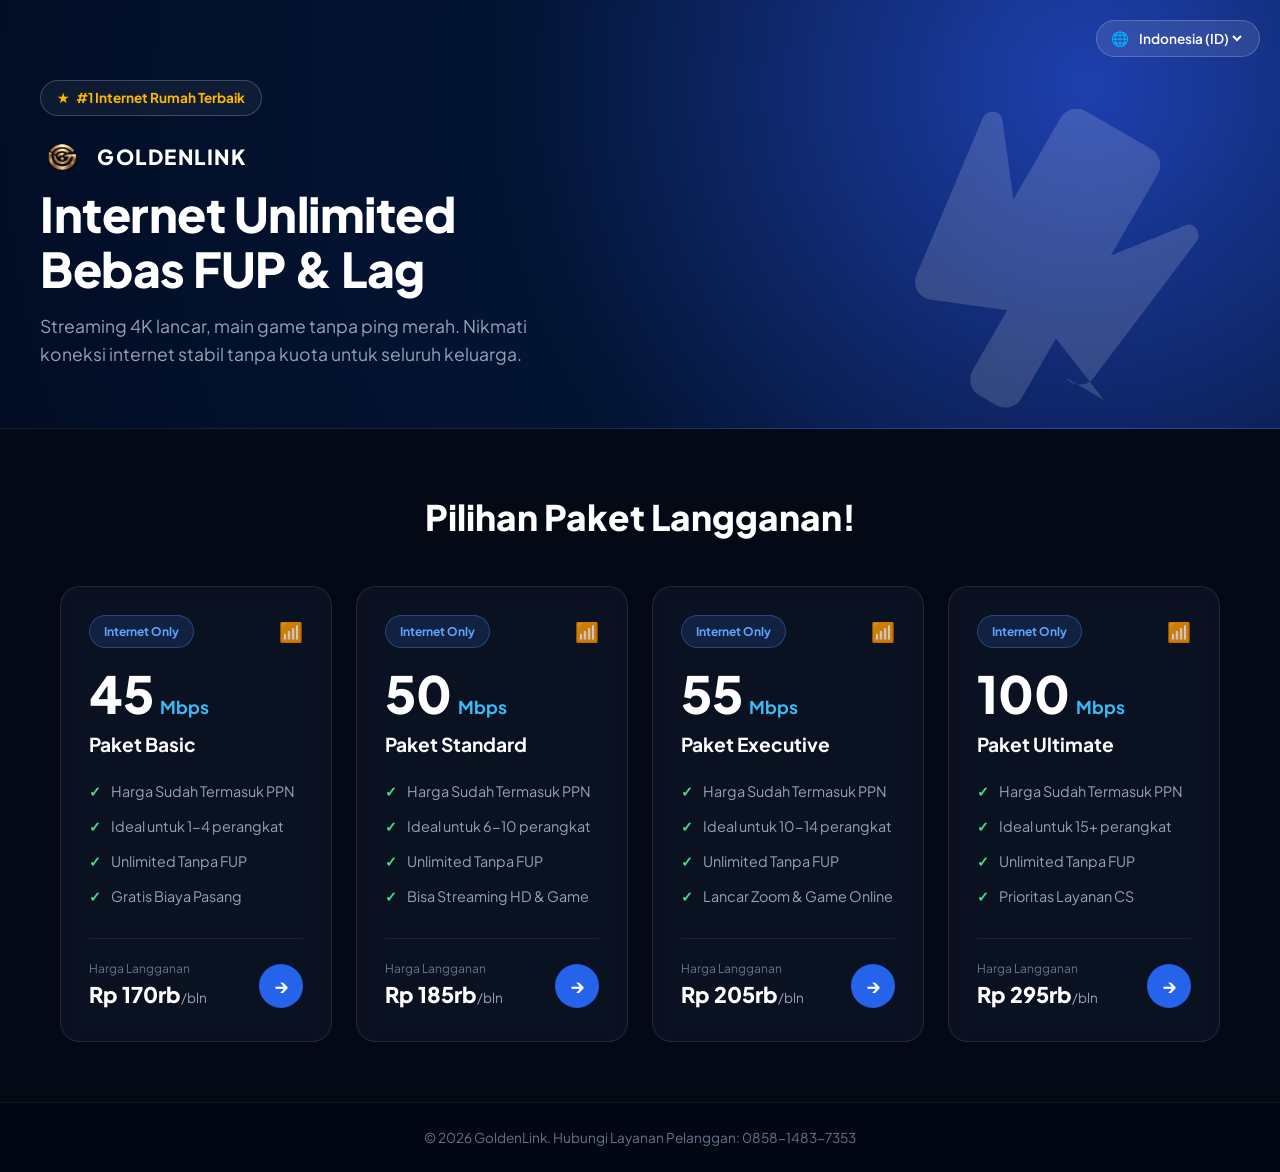
==== index.html @ 5441e254 "Add files via upload" ====
<!DOCTYPE html>
<html lang="id">
<head>
    <meta charset="UTF-8">
    <meta name="viewport" content="width=device-width, initial-scale=1.0">
    <title>GoldenLink Network</title>
    <link rel="preconnect" href="https://fonts.googleapis.com">
    <link rel="preconnect" href="https://fonts.gstatic.com" crossorigin>
    <link href="https://fonts.googleapis.com/css2?family=Plus+Jakarta+Sans:wght@400;600;700;800&display=swap" rel="stylesheet">
    <link rel="stylesheet" href="index.css">
</head>
<body>

    <!-- Selector Bahasa Kanan Atas -->
    <div class="lang-selector">
        <span class="globe-icon">🌐</span>
        <select id="languageSelect">
            <option value="id">Indonesia (ID)</option>
            <option value="en">English (EN)</option>
        </select>
    </div>

    <!-- Header / Hero Banner Section -->
    <header class="hero-banner">
        <div class="hero-container">
            <div class="hero-content">
                <div class="badge-hero">
                    <span class="star">★</span> <span id="heroBadge">#1 Internet Rumah Terbaik</span>
                </div>
                
                <div class="brand-wrapper">
                    <img src="logo1.png" alt="GoldenLink Network Logo" class="site-logo">
                    <span class="brand-name">GoldenLink</span>
                </div>

                <h1 class="hero-title">Internet Unlimited<br>Bebas FUP & Lag</h1>
                <p class="hero-subtitle">Streaming 4K lancar, main game tanpa ping merah. Nikmati koneksi internet stabil tanpa kuota untuk seluruh keluarga.</p>
            </div>

            <!-- Ilustrasi Roket SVG Kanan -->
            <div class="rocket-bg">
                <svg xmlns="http://www.w3.org/2000/svg" viewBox="0 0 24 24">
                    <path d="M13.13 22.19l-1.63-3.83-2.6 2.6c-.39.39-1.02.39-1.41 0l-.71-.71c-.39-.39-.39-1.02 0-1.41l2.6-2.6-3.83-1.63c-.56-.24-.74-.96-.37-1.43l5.59-7.18c.31-.4 1.05-.18.99.33l-.53 4.28 3.54-3.54c.39-.39 1.02-.39 1.41 0l2.83 2.83c.39.39.39 1.02 0 1.41l-3.54 3.54 4.28-.53c.51-.06.73.68.33.99l-7.18 5.59c-.47.37-1.19.19-1.43-.37z"/>
                    <circle cx="14.5" cy="9.5" r="1.5"/>
                </svg>
            </div>
        </div>
    </header>

    <!-- Section Pilihan Paket -->
    <section class="pricing-section">
        <div class="container">
            <h2 class="section-title">Pilihan Paket Langganan!</h2>
            
            <div class="pricing-grid">
                <!-- Paket Basic -->
                <div class="card">
                    <div>
                        <div class="card-top">
                            <span class="badge">Internet Only</span>
                            <span class="wifi-icon">📶</span>
                        </div>
                        <div class="speed-box">
                            <span class="speed-num">45</span>
                            <span class="speed-unit">Mbps</span>
                        </div>
                        <h3 class="package-name">Paket Basic</h3>
                        <ul class="features">
                            <li><span class="check">✓</span> Harga Sudah Termasuk PPN</li>
                            <li><span class="check">✓</span> Ideal untuk 1-4 perangkat</li>
                            <li><span class="check">✓</span> Unlimited Tanpa FUP</li>
                            <li><span class="check">✓</span> Gratis Biaya Pasang</li>
                        </ul>
                    </div>
                    <div class="card-footer">
                        <div class="price-box">
                            <span class="price-label">Harga Langganan</span>
                            <div class="price">Rp 170rb<span>/bln</span></div>
                        </div>
                        <a href="https://wa.me/6285781856132?text=Halo,%20saya%20mau%20pasang%20Paket%20Basic" class="btn-arrow">→</a>
                    </div>
                </div>

                <!-- Paket Standard -->
                <div class="card">
                    <div>
                        <div class="card-top">
                            <span class="badge">Internet Only</span>
                            <span class="wifi-icon">📶</span>
                        </div>
                        <div class="speed-box">
                            <span class="speed-num">50</span>
                            <span class="speed-unit">Mbps</span>
                        </div>
                        <h3 class="package-name">Paket Standard</h3>
                        <ul class="features">
                            <li><span class="check">✓</span> Harga Sudah Termasuk PPN</li>
                            <li><span class="check">✓</span> Ideal untuk 6-10 perangkat</li>
                            <li><span class="check">✓</span> Unlimited Tanpa FUP</li>
                            <li><span class="check">✓</span> Bisa Streaming HD & Game</li>
                        </ul>
                    </div>
                    <div class="card-footer">
                        <div class="price-box">
                            <span class="price-label">Harga Langganan</span>
                            <div class="price">Rp 185rb<span>/bln</span></div>
                        </div>
                        <a href="https://wa.me/6285781856132?text=Halo,%20saya%20mau%20pasang%20Paket%20Standard" class="btn-arrow">→</a>
                    </div>
                </div>

                <!-- Paket Executive -->
                <div class="card">
                    <div>
                        <div class="card-top">
                            <span class="badge">Internet Only</span>
                            <span class="wifi-icon">📶</span>
                        </div>
                        <div class="speed-box">
                            <span class="speed-num">55</span>
                            <span class="speed-unit">Mbps</span>
                        </div>
                        <h3 class="package-name">Paket Executive</h3>
                        <ul class="features">
                            <li><span class="check">✓</span> Harga Sudah Termasuk PPN</li>
                            <li><span class="check">✓</span> Ideal untuk 10-14 perangkat</li>
                            <li><span class="check">✓</span> Unlimited Tanpa FUP</li>
                            <li><span class="check">✓</span> Lancar Zoom & Game Online</li>
                        </ul>
                    </div>
                    <div class="card-footer">
                        <div class="price-box">
                            <span class="price-label">Harga Langganan</span>
                            <div class="price">Rp 205rb<span>/bln</span></div>
                        </div>
                        <a href="https://wa.me/6285781856132?text=Halo,%20saya%20mau%20pasang%20Paket%20Executive" class="btn-arrow">→</a>
                    </div>
                </div>

                <!-- Paket Ultimate -->
                <div class="card">
                    <div>
                        <div class="card-top">
                            <span class="badge">Internet Only</span>
                            <span class="wifi-icon">📶</span>
                        </div>
                        <div class="speed-box">
                            <span class="speed-num">100</span>
                            <span class="speed-unit">Mbps</span>
                        </div>
                        <h3 class="package-name">Paket Ultimate</h3>
                        <ul class="features">
                            <li><span class="check">✓</span> Harga Sudah Termasuk PPN</li>
                            <li><span class="check">✓</span> Ideal untuk 15+ perangkat</li>
                            <li><span class="check">✓</span> Unlimited Tanpa FUP</li>
                            <li><span class="check">✓</span> Prioritas Layanan CS</li>
                        </ul>
                    </div>
                    <div class="card-footer">
                        <div class="price-box">
                            <span class="price-label">Harga Langganan</span>
                            <div class="price">Rp 295rb<span>/bln</span></div>
                        </div>
                        <a href="https://wa.me/6285781856132?text=Halo,%20saya%20mau%20pasang%20Paket%20Ultimate" class="btn-arrow">→</a>
                    </div>
                </div>

            </div>
        </div>
    </section>

    <footer>
        <p>&copy; 2026 GoldenLink. Hubungi Layanan Pelanggan: 0858-1483-7353</p>
    </footer>

    <!-- SCRIPT TERJEMAHAN -->
    <script>
        const translations = {
            id: {
                heroBadge: "#1 Internet Rumah Terbaik",
                brand: "GoldenLink",
                title: "Internet Unlimited<br>Bebas FUP & Lag",
                subtitle: "Streaming 4K lancar, main game tanpa ping merah. Nikmati koneksi internet stabil tanpa kuota untuk seluruh keluarga.",
                sectionTitle: "Pilihan Paket Langganan!",
                badge: "Internet Only",
                pkgBasic: "Paket Basic",
                pkgStandard: "Paket Standard",
                pkgExecutive: "Paket Executive",
                pkgUltimate: "Paket Ultimate",
                ppn: "Harga Sudah Termasuk PPN",
                fup: "Unlimited Tanpa FUP",
                pasang: "Gratis Biaya Pasang",
                streaming: "Bisa Streaming HD & Game",
                zoom: "Lancar Zoom & Game Online",
                cs: "Prioritas Layanan CS",
                devBasic: "Ideal untuk 1-4 perangkat",
                devStandard: "Ideal untuk 6-10 perangkat",
                devExecutive: "Ideal untuk 10-14 perangkat",
                devUltimate: "Ideal untuk 15+ perangkat",
                priceLabel: "Harga Langganan",
                perMonth: "/bln",
                footer: "© 2026 GoldenLink. Hubungi Layanan Pelanggan: 0858-1483-7353"
            },
            en: {
                heroBadge: "#1 Best Home Internet",
                brand: "GoldenLink",
                title: "Unlimited Internet<br>No FUP & Zero Lag",
                subtitle: "Smooth 4K streaming, low ping gaming. Enjoy stable internet connection without quota for the whole family.",
                sectionTitle: "Subscription Package Options!",
                badge: "Internet Only",
                pkgBasic: "Basic Package",
                pkgStandard: "Standard Package",
                pkgExecutive: "Executive Package",
                pkgUltimate: "Ultimate Package",
                ppn: "Price Includes VAT",
                fup: "Unlimited Without FUP",
                pasang: "Free Installation Fee",
                streaming: "HD Streaming & Gaming Ready",
                zoom: "Smooth Zoom & Online Gaming",
                cs: "Priority CS Support",
                devBasic: "Ideal for 1-4 devices",
                devStandard: "Ideal for 6-10 devices",
                devExecutive: "Ideal for 10-14 devices",
                devUltimate: "Ideal for 15+ devices",
                priceLabel: "Subscription Price",
                perMonth: "/mo",
                footer: "© 2026 GoldenLink. Contact Customer Service: 0858-1483-7353"
            }
        };

        document.getElementById('languageSelect').addEventListener('change', function() {
            const lang = this.value;
            const t = translations[lang];

            document.getElementById('heroBadge').textContent = t.heroBadge;
            document.querySelector('.brand-name').textContent = t.brand;
            document.querySelector('.hero-title').innerHTML = t.title;
            document.querySelector('.hero-subtitle').textContent = t.subtitle;
            document.querySelector('.section-title').textContent = t.sectionTitle;

            document.querySelectorAll('.badge').forEach(el => el.textContent = t.badge);
            document.querySelectorAll('.price-label').forEach(el => el.textContent = t.priceLabel);
            document.querySelectorAll('.price span').forEach(el => el.textContent = t.perMonth);

            const pkgNames = document.querySelectorAll('.package-name');
            pkgNames[0].textContent = t.pkgBasic;
            pkgNames[1].textContent = t.pkgStandard;
            pkgNames[2].textContent = t.pkgExecutive;
            pkgNames[3].textContent = t.pkgUltimate;

            const cards = document.querySelectorAll('.card');
            
            cards[0].querySelectorAll('.features li')[0].innerHTML = `<span class="check">✓</span> ${t.ppn}`;
            cards[0].querySelectorAll('.features li')[1].innerHTML = `<span class="check">✓</span> ${t.devBasic}`;
            cards[0].querySelectorAll('.features li')[2].innerHTML = `<span class="check">✓</span> ${t.fup}`;
            cards[0].querySelectorAll('.features li')[3].innerHTML = `<span class="check">✓</span> ${t.pasang}`;

            cards[1].querySelectorAll('.features li')[0].innerHTML = `<span class="check">✓</span> ${t.ppn}`;
            cards[1].querySelectorAll('.features li')[1].innerHTML = `<span class="check">✓</span> ${t.devStandard}`;
            cards[1].querySelectorAll('.features li')[2].innerHTML = `<span class="check">✓</span> ${t.fup}`;
            cards[1].querySelectorAll('.features li')[3].innerHTML = `<span class="check">✓</span> ${t.streaming}`;

            cards[2].querySelectorAll('.features li')[0].innerHTML = `<span class="check">✓</span> ${t.ppn}`;
            cards[2].querySelectorAll('.features li')[1].innerHTML = `<span class="check">✓</span> ${t.devExecutive}`;
            cards[2].querySelectorAll('.features li')[2].innerHTML = `<span class="check">✓</span> ${t.fup}`;
            cards[2].querySelectorAll('.features li')[3].innerHTML = `<span class="check">✓</span> ${t.zoom}`;

            cards[3].querySelectorAll('.features li')[0].innerHTML = `<span class="check">✓</span> ${t.ppn}`;
            cards[3].querySelectorAll('.features li')[1].innerHTML = `<span class="check">✓</span> ${t.devUltimate}`;
            cards[3].querySelectorAll('.features li')[2].innerHTML = `<span class="check">✓</span> ${t.fup}`;
            cards[3].querySelectorAll('.features li')[3].innerHTML = `<span class="check">✓</span> ${t.cs}`;

            document.querySelector('footer p').textContent = t.footer;
        });
    </script>
</body>
</html>
---- index.css ----
* {
    box-sizing: border-box;
    margin: 0;
    padding: 0;
    font-family: 'Plus Jakarta Sans', 'Segoe UI', sans-serif;
}

body {
    background-color: #030a16;
    color: #ffffff;
    line-height: 1.6;
}

/* Selector Bahasa Floating Kanan Atas */
.lang-selector {
    position: fixed;
    top: 20px;
    right: 20px;
    display: flex;
    align-items: center;
    gap: 6px;
    background: rgba(255, 255, 255, 0.1);
    border: 1px solid rgba(255, 255, 255, 0.2);
    padding: 6px 14px;
    border-radius: 20px;
    backdrop-filter: blur(8px);
    z-index: 100;
}

.globe-icon {
    font-size: 0.9rem;
}

.lang-selector select {
    background: transparent;
    border: none;
    color: white;
    font-size: 0.85rem;
    font-weight: 600;
    cursor: pointer;
    outline: none;
}

.lang-selector select option {
    background: #031434;
    color: white;
}

/* Hero / Header Section */
.hero-banner {
    position: relative;
    background: radial-gradient(circle at 85% 20%, #1e40af 0%, #031434 50%, #020d24 100%);
    padding: 80px 20px 60px;
    overflow: hidden;
    border-bottom: 1px solid rgba(255, 255, 255, 0.08);
}

.hero-container {
    max-width: 1200px;
    margin: 0 auto;
    display: flex;
    justify-content: space-between;
    align-items: center;
    position: relative;
}

.hero-content {
    max-width: 650px;
    z-index: 2;
}

.badge-hero {
    display: inline-flex;
    align-items: center;
    gap: 6px;
    padding: 6px 16px;
    border: 1px solid rgba(255, 255, 255, 0.2);
    border-radius: 50px;
    font-size: 0.85rem;
    font-weight: 700;
    color: #ffb800;
    background: rgba(255, 255, 255, 0.05);
    backdrop-filter: blur(5px);
    margin-bottom: 24px;
}

.brand-wrapper {
    display: flex;
    align-items: center;
    gap: 12px;
    margin-bottom: 12px;
}

.site-logo {
    max-width: 45px;
    height: auto;
}

.brand-name {
    font-size: 1.3rem;
    font-weight: 800;
    letter-spacing: 1.5px;
    text-transform: uppercase;
    color: #ffffff;
}

.hero-title {
    font-size: 3rem;
    font-weight: 800;
    line-height: 1.15;
    margin-bottom: 16px;
    letter-spacing: -0.5px;
}

.hero-subtitle {
    font-size: 1.1rem;
    color: #94a3b8;
    max-width: 540px;
}

/* Roket Background SVG */
.rocket-bg {
    position: absolute;
    right: -20px;
    top: 50%;
    transform: translateY(-50%) rotate(-15deg);
    opacity: 0.15;
    pointer-events: none;
    z-index: 1;
}

.rocket-bg svg {
    width: 450px;
    height: 450px;
    fill: #ffffff;
}

/* Section Pilihan Paket */
.pricing-section {
    padding: 60px 0;
    background-color: #030a16;
}

.container {
    max-width: 1200px;
    margin: 0 auto;
    padding: 0 20px;
}

.section-title {
    text-align: center;
    margin-bottom: 40px;
    font-size: 2.2rem;
    font-weight: 800;
    color: #ffffff;
}

.pricing-grid {
    display: grid;
    grid-template-columns: repeat(auto-fit, minmax(260px, 1fr));
    gap: 24px;
}

/* Kartu Paket Glassmorphism Dark */
.card {
    background: rgba(15, 23, 42, 0.6);
    border: 1px solid rgba(255, 255, 255, 0.1);
    border-radius: 20px;
    padding: 28px;
    backdrop-filter: blur(10px);
    display: flex;
    flex-direction: column;
    justify-content: space-between;
    transition: all 0.3s ease;
}

.card:hover {
    border-color: #3b82f6;
    transform: translateY(-8px);
    box-shadow: 0 12px 30px rgba(59, 130, 246, 0.25);
    background: rgba(15, 23, 42, 0.85);
}

.card-top {
    display: flex;
    justify-content: space-between;
    align-items: center;
    margin-bottom: 20px;
}

.badge {
    background: rgba(59, 130, 246, 0.15);
    color: #60a5fa;
    border: 1px solid rgba(96, 165, 250, 0.3);
    font-size: 0.75rem;
    font-weight: 700;
    padding: 6px 14px;
    border-radius: 20px;
}

.wifi-icon {
    font-size: 1.2rem;
    opacity: 0.8;
}

.speed-box {
    display: flex;
    align-items: baseline;
    gap: 6px;
}

.speed-num {
    font-size: 3.2rem;
    font-weight: 800;
    color: #ffffff;
    line-height: 1;
}

.speed-unit {
    font-size: 1.1rem;
    font-weight: 700;
    color: #38bdf8;
}

.package-name {
    font-size: 1.2rem;
    font-weight: 700;
    color: #ffffff;
    margin-top: 8px;
    margin-bottom: 20px;
}

.features {
    list-style: none;
    margin-bottom: 30px;
}

.features li {
    font-size: 0.9rem;
    color: #94a3b8;
    margin-bottom: 12px;
    display: flex;
    align-items: center;
    gap: 10px;
}

.check {
    color: #4ade80;
    font-weight: bold;
}

.card-footer {
    display: flex;
    justify-content: space-between;
    align-items: center;
    border-top: 1px solid rgba(255, 255, 255, 0.08);
    padding-top: 20px;
}

.price-label {
    display: block;
    font-size: 0.75rem;
    color: #64748b;
}

.price {
    font-size: 1.35rem;
    font-weight: 800;
    color: #ffffff;
}

.price span {
    font-size: 0.85rem;
    font-weight: normal;
    color: #94a3b8;
}

.btn-arrow {
    display: flex;
    align-items: center;
    justify-content: center;
    width: 44px;
    height: 44px;
    background-color: #2563eb;
    color: white;
    border-radius: 50%;
    text-decoration: none;
    font-size: 1.2rem;
    font-weight: bold;
    transition: all 0.2s ease;
}

.btn-arrow:hover {
    background-color: #3b82f6;
    transform: scale(1.08);
}

footer {
    background-color: #020813;
    border-top: 1px solid rgba(255, 255, 255, 0.05);
    color: #64748b;
    text-align: center;
    padding: 24px;
    font-size: 0.85rem;
}

/* Responsif Layar Kecil / Mobile */
@media (max-width: 768px) {
    .hero-title {
        font-size: 2.2rem;
    }
    .rocket-bg {
        opacity: 0.08;
        right: -100px;
    }
}
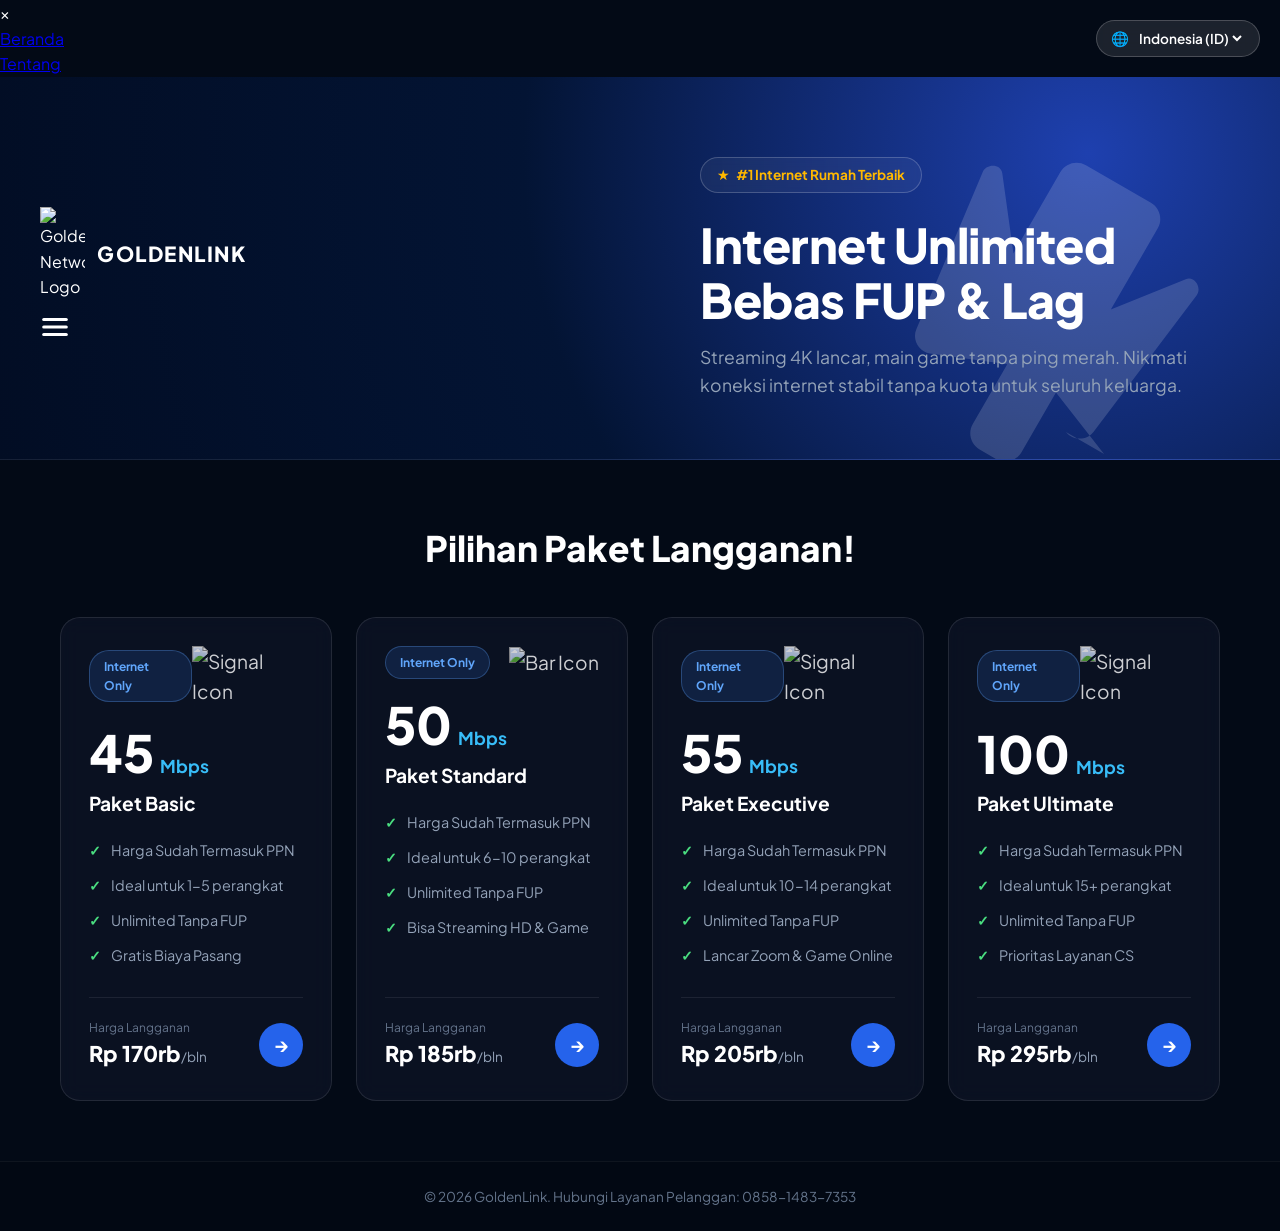
==== commit d2330d85: "Update index.html" ====
--- a/index.html
+++ b/index.html
@@ -1,277 +1,328 @@
-<!DOCTYPE html>
-<html lang="id">
-<head>
-    <meta charset="UTF-8">
-    <meta name="viewport" content="width=device-width, initial-scale=1.0">
-    <title>GoldenLink Network</title>
-    <link rel="preconnect" href="https://fonts.googleapis.com">
-    <link rel="preconnect" href="https://fonts.gstatic.com" crossorigin>
-    <link href="https://fonts.googleapis.com/css2?family=Plus+Jakarta+Sans:wght@400;600;700;800&display=swap" rel="stylesheet">
-    <link rel="stylesheet" href="index.css">
-</head>
-<body>
-
-    <!-- Selector Bahasa Kanan Atas -->
-    <div class="lang-selector">
-        <span class="globe-icon">🌐</span>
-        <select id="languageSelect">
-            <option value="id">Indonesia (ID)</option>
-            <option value="en">English (EN)</option>
-        </select>
-    </div>
-
-    <!-- Header / Hero Banner Section -->
-    <header class="hero-banner">
-        <div class="hero-container">
-            <div class="hero-content">
-                <div class="badge-hero">
-                    <span class="star">★</span> <span id="heroBadge">#1 Internet Rumah Terbaik</span>
-                </div>
-                
-                <div class="brand-wrapper">
-                    <img src="logo1.png" alt="GoldenLink Network Logo" class="site-logo">
-                    <span class="brand-name">GoldenLink</span>
-                </div>
-
-                <h1 class="hero-title">Internet Unlimited<br>Bebas FUP & Lag</h1>
-                <p class="hero-subtitle">Streaming 4K lancar, main game tanpa ping merah. Nikmati koneksi internet stabil tanpa kuota untuk seluruh keluarga.</p>
-            </div>
-
-            <!-- Ilustrasi Roket SVG Kanan -->
-            <div class="rocket-bg">
-                <svg xmlns="http://www.w3.org/2000/svg" viewBox="0 0 24 24">
-                    <path d="M13.13 22.19l-1.63-3.83-2.6 2.6c-.39.39-1.02.39-1.41 0l-.71-.71c-.39-.39-.39-1.02 0-1.41l2.6-2.6-3.83-1.63c-.56-.24-.74-.96-.37-1.43l5.59-7.18c.31-.4 1.05-.18.99.33l-.53 4.28 3.54-3.54c.39-.39 1.02-.39 1.41 0l2.83 2.83c.39.39.39 1.02 0 1.41l-3.54 3.54 4.28-.53c.51-.06.73.68.33.99l-7.18 5.59c-.47.37-1.19.19-1.43-.37z"/>
-                    <circle cx="14.5" cy="9.5" r="1.5"/>
-                </svg>
-            </div>
-        </div>
-    </header>
-
-    <!-- Section Pilihan Paket -->
-    <section class="pricing-section">
-        <div class="container">
-            <h2 class="section-title">Pilihan Paket Langganan!</h2>
-            
-            <div class="pricing-grid">
-                <!-- Paket Basic -->
-                <div class="card">
-                    <div>
-                        <div class="card-top">
-                            <span class="badge">Internet Only</span>
-                            <span class="wifi-icon">📶</span>
-                        </div>
-                        <div class="speed-box">
-                            <span class="speed-num">45</span>
-                            <span class="speed-unit">Mbps</span>
-                        </div>
-                        <h3 class="package-name">Paket Basic</h3>
-                        <ul class="features">
-                            <li><span class="check">✓</span> Harga Sudah Termasuk PPN</li>
-                            <li><span class="check">✓</span> Ideal untuk 1-4 perangkat</li>
-                            <li><span class="check">✓</span> Unlimited Tanpa FUP</li>
-                            <li><span class="check">✓</span> Gratis Biaya Pasang</li>
-                        </ul>
-                    </div>
-                    <div class="card-footer">
-                        <div class="price-box">
-                            <span class="price-label">Harga Langganan</span>
-                            <div class="price">Rp 170rb<span>/bln</span></div>
-                        </div>
-                        <a href="https://wa.me/6285781856132?text=Halo,%20saya%20mau%20pasang%20Paket%20Basic" class="btn-arrow">→</a>
-                    </div>
-                </div>
-
-                <!-- Paket Standard -->
-                <div class="card">
-                    <div>
-                        <div class="card-top">
-                            <span class="badge">Internet Only</span>
-                            <span class="wifi-icon">📶</span>
-                        </div>
-                        <div class="speed-box">
-                            <span class="speed-num">50</span>
-                            <span class="speed-unit">Mbps</span>
-                        </div>
-                        <h3 class="package-name">Paket Standard</h3>
-                        <ul class="features">
-                            <li><span class="check">✓</span> Harga Sudah Termasuk PPN</li>
-                            <li><span class="check">✓</span> Ideal untuk 6-10 perangkat</li>
-                            <li><span class="check">✓</span> Unlimited Tanpa FUP</li>
-                            <li><span class="check">✓</span> Bisa Streaming HD & Game</li>
-                        </ul>
-                    </div>
-                    <div class="card-footer">
-                        <div class="price-box">
-                            <span class="price-label">Harga Langganan</span>
-                            <div class="price">Rp 185rb<span>/bln</span></div>
-                        </div>
-                        <a href="https://wa.me/6285781856132?text=Halo,%20saya%20mau%20pasang%20Paket%20Standard" class="btn-arrow">→</a>
-                    </div>
-                </div>
-
-                <!-- Paket Executive -->
-                <div class="card">
-                    <div>
-                        <div class="card-top">
-                            <span class="badge">Internet Only</span>
-                            <span class="wifi-icon">📶</span>
-                        </div>
-                        <div class="speed-box">
-                            <span class="speed-num">55</span>
-                            <span class="speed-unit">Mbps</span>
-                        </div>
-                        <h3 class="package-name">Paket Executive</h3>
-                        <ul class="features">
-                            <li><span class="check">✓</span> Harga Sudah Termasuk PPN</li>
-                            <li><span class="check">✓</span> Ideal untuk 10-14 perangkat</li>
-                            <li><span class="check">✓</span> Unlimited Tanpa FUP</li>
-                            <li><span class="check">✓</span> Lancar Zoom & Game Online</li>
-                        </ul>
-                    </div>
-                    <div class="card-footer">
-                        <div class="price-box">
-                            <span class="price-label">Harga Langganan</span>
-                            <div class="price">Rp 205rb<span>/bln</span></div>
-                        </div>
-                        <a href="https://wa.me/6285781856132?text=Halo,%20saya%20mau%20pasang%20Paket%20Executive" class="btn-arrow">→</a>
-                    </div>
-                </div>
-
-                <!-- Paket Ultimate -->
-                <div class="card">
-                    <div>
-                        <div class="card-top">
-                            <span class="badge">Internet Only</span>
-                            <span class="wifi-icon">📶</span>
-                        </div>
-                        <div class="speed-box">
-                            <span class="speed-num">100</span>
-                            <span class="speed-unit">Mbps</span>
-                        </div>
-                        <h3 class="package-name">Paket Ultimate</h3>
-                        <ul class="features">
-                            <li><span class="check">✓</span> Harga Sudah Termasuk PPN</li>
-                            <li><span class="check">✓</span> Ideal untuk 15+ perangkat</li>
-                            <li><span class="check">✓</span> Unlimited Tanpa FUP</li>
-                            <li><span class="check">✓</span> Prioritas Layanan CS</li>
-                        </ul>
-                    </div>
-                    <div class="card-footer">
-                        <div class="price-box">
-                            <span class="price-label">Harga Langganan</span>
-                            <div class="price">Rp 295rb<span>/bln</span></div>
-                        </div>
-                        <a href="https://wa.me/6285781856132?text=Halo,%20saya%20mau%20pasang%20Paket%20Ultimate" class="btn-arrow">→</a>
-                    </div>
-                </div>
-
-            </div>
-        </div>
-    </section>
-
-    <footer>
-        <p>&copy; 2026 GoldenLink. Hubungi Layanan Pelanggan: 0858-1483-7353</p>
-    </footer>
-
-    <!-- SCRIPT TERJEMAHAN -->
-    <script>
-        const translations = {
-            id: {
-                heroBadge: "#1 Internet Rumah Terbaik",
-                brand: "GoldenLink",
-                title: "Internet Unlimited<br>Bebas FUP & Lag",
-                subtitle: "Streaming 4K lancar, main game tanpa ping merah. Nikmati koneksi internet stabil tanpa kuota untuk seluruh keluarga.",
-                sectionTitle: "Pilihan Paket Langganan!",
-                badge: "Internet Only",
-                pkgBasic: "Paket Basic",
-                pkgStandard: "Paket Standard",
-                pkgExecutive: "Paket Executive",
-                pkgUltimate: "Paket Ultimate",
-                ppn: "Harga Sudah Termasuk PPN",
-                fup: "Unlimited Tanpa FUP",
-                pasang: "Gratis Biaya Pasang",
-                streaming: "Bisa Streaming HD & Game",
-                zoom: "Lancar Zoom & Game Online",
-                cs: "Prioritas Layanan CS",
-                devBasic: "Ideal untuk 1-4 perangkat",
-                devStandard: "Ideal untuk 6-10 perangkat",
-                devExecutive: "Ideal untuk 10-14 perangkat",
-                devUltimate: "Ideal untuk 15+ perangkat",
-                priceLabel: "Harga Langganan",
-                perMonth: "/bln",
-                footer: "© 2026 GoldenLink. Hubungi Layanan Pelanggan: 0858-1483-7353"
-            },
-            en: {
-                heroBadge: "#1 Best Home Internet",
-                brand: "GoldenLink",
-                title: "Unlimited Internet<br>No FUP & Zero Lag",
-                subtitle: "Smooth 4K streaming, low ping gaming. Enjoy stable internet connection without quota for the whole family.",
-                sectionTitle: "Subscription Package Options!",
-                badge: "Internet Only",
-                pkgBasic: "Basic Package",
-                pkgStandard: "Standard Package",
-                pkgExecutive: "Executive Package",
-                pkgUltimate: "Ultimate Package",
-                ppn: "Price Includes VAT",
-                fup: "Unlimited Without FUP",
-                pasang: "Free Installation Fee",
-                streaming: "HD Streaming & Gaming Ready",
-                zoom: "Smooth Zoom & Online Gaming",
-                cs: "Priority CS Support",
-                devBasic: "Ideal for 1-4 devices",
-                devStandard: "Ideal for 6-10 devices",
-                devExecutive: "Ideal for 10-14 devices",
-                devUltimate: "Ideal for 15+ devices",
-                priceLabel: "Subscription Price",
-                perMonth: "/mo",
-                footer: "© 2026 GoldenLink. Contact Customer Service: 0858-1483-7353"
-            }
-        };
-
-        document.getElementById('languageSelect').addEventListener('change', function() {
-            const lang = this.value;
-            const t = translations[lang];
-
-            document.getElementById('heroBadge').textContent = t.heroBadge;
-            document.querySelector('.brand-name').textContent = t.brand;
-            document.querySelector('.hero-title').innerHTML = t.title;
-            document.querySelector('.hero-subtitle').textContent = t.subtitle;
-            document.querySelector('.section-title').textContent = t.sectionTitle;
-
-            document.querySelectorAll('.badge').forEach(el => el.textContent = t.badge);
-            document.querySelectorAll('.price-label').forEach(el => el.textContent = t.priceLabel);
-            document.querySelectorAll('.price span').forEach(el => el.textContent = t.perMonth);
-
-            const pkgNames = document.querySelectorAll('.package-name');
-            pkgNames[0].textContent = t.pkgBasic;
-            pkgNames[1].textContent = t.pkgStandard;
-            pkgNames[2].textContent = t.pkgExecutive;
-            pkgNames[3].textContent = t.pkgUltimate;
-
-            const cards = document.querySelectorAll('.card');
-            
-            cards[0].querySelectorAll('.features li')[0].innerHTML = `<span class="check">✓</span> ${t.ppn}`;
-            cards[0].querySelectorAll('.features li')[1].innerHTML = `<span class="check">✓</span> ${t.devBasic}`;
-            cards[0].querySelectorAll('.features li')[2].innerHTML = `<span class="check">✓</span> ${t.fup}`;
-            cards[0].querySelectorAll('.features li')[3].innerHTML = `<span class="check">✓</span> ${t.pasang}`;
-
-            cards[1].querySelectorAll('.features li')[0].innerHTML = `<span class="check">✓</span> ${t.ppn}`;
-            cards[1].querySelectorAll('.features li')[1].innerHTML = `<span class="check">✓</span> ${t.devStandard}`;
-            cards[1].querySelectorAll('.features li')[2].innerHTML = `<span class="check">✓</span> ${t.fup}`;
-            cards[1].querySelectorAll('.features li')[3].innerHTML = `<span class="check">✓</span> ${t.streaming}`;
-
-            cards[2].querySelectorAll('.features li')[0].innerHTML = `<span class="check">✓</span> ${t.ppn}`;
-            cards[2].querySelectorAll('.features li')[1].innerHTML = `<span class="check">✓</span> ${t.devExecutive}`;
-            cards[2].querySelectorAll('.features li')[2].innerHTML = `<span class="check">✓</span> ${t.fup}`;
-            cards[2].querySelectorAll('.features li')[3].innerHTML = `<span class="check">✓</span> ${t.zoom}`;
-
-            cards[3].querySelectorAll('.features li')[0].innerHTML = `<span class="check">✓</span> ${t.ppn}`;
-            cards[3].querySelectorAll('.features li')[1].innerHTML = `<span class="check">✓</span> ${t.devUltimate}`;
-            cards[3].querySelectorAll('.features li')[2].innerHTML = `<span class="check">✓</span> ${t.fup}`;
-            cards[3].querySelectorAll('.features li')[3].innerHTML = `<span class="check">✓</span> ${t.cs}`;
-
-            document.querySelector('footer p').textContent = t.footer;
-        });
-    </script>
-</body>
+<!DOCTYPE html>
+<html lang="id">
+<head>
+    <meta charset="UTF-8">
+    <meta name="viewport" content="width=device-width, initial-scale=1.0">
+    <title>GoldenLink Network</title>
+    <link rel="preconnect" href="https://fonts.googleapis.com">
+    <link rel="preconnect" href="https://fonts.gstatic.com" crossorigin>
+    <link href="https://fonts.googleapis.com/css2?family=Plus+Jakarta+Sans:wght@400;600;700;800&display=swap" rel="stylesheet">
+    <link rel="stylesheet" href="index.css">
+</head>
+<body>
+
+    <!-- Selector Bahasa Kanan Atas -->
+    <div class="lang-selector">
+        <span class="globe-icon">🌐</span>
+        <select id="languageSelect">
+            <option value="id">Indonesia (ID)</option>
+            <option value="en">English (EN)</option>
+        </select>
+    </div>
+
+    <!-- Side Menu -->
+    <nav id="sideMenu" class="side-menu">
+        <div class="menu-header">
+            <span class="close-btn" id="closeMenu">&times;</span>
+        </div>
+        <ul class="menu-links">
+            <li><a href="index.html" id="menuHome">Beranda</a></li>
+            <li><a href="tentang.html" id="menuAbout">Tentang</a></li>
+        </ul>
+    </nav>
+
+    <!-- Header / Hero Banner Section -->
+    <header class="hero-banner">
+        <div class="hero-container">
+            
+            <!-- Top Nav untuk Logo dan Menu Hamburger -->
+            <div class="top-nav">
+                <div class="brand-wrapper">
+                    <img src="download/logo1.png" alt="GoldenLink Network Logo" class="site-logo">
+                    <span class="brand-name">GoldenLink</span>
+                </div>
+                
+                <div class="hamburger-menu" id="hamburgerMenu">
+                    <svg xmlns="http://www.w3.org/2000/svg" width="30" height="30" viewBox="0 0 24 24" fill="none" stroke="#ffffff" stroke-width="2.5" stroke-linecap="round" stroke-linejoin="round">
+                        <line x1="3" y1="12" x2="21" y2="12"></line>
+                        <line x1="3" y1="6" x2="21" y2="6"></line>
+                        <line x1="3" y1="18" x2="21" y2="18"></line>
+                    </svg>
+                </div>
+            </div>
+
+            <div class="hero-content">
+                <div class="badge-hero">
+                    <span class="star">★</span> <span id="heroBadge">#1 Internet Rumah Terbaik</span>
+                </div>
+
+                <h1 class="hero-title">Internet Unlimited<br>Bebas FUP & Lag</h1>
+                <p class="hero-subtitle">Streaming 4K lancar, main game tanpa ping merah. Nikmati koneksi internet stabil tanpa kuota untuk seluruh keluarga.</p>
+            </div>
+
+            <!-- Ilustrasi Roket SVG Kanan -->
+            <div class="rocket-bg">
+                <svg xmlns="http://www.w3.org/2000/svg" viewBox="0 0 24 24">
+                    <path d="M13.13 22.19l-1.63-3.83-2.6 2.6c-.39.39-1.02.39-1.41 0l-.71-.71c-.39-.39-.39-1.02 0-1.41l2.6-2.6-3.83-1.63c-.56-.24-.74-.96-.37-1.43l5.59-7.18c.31-.4 1.05-.18.99.33l-.53 4.28 3.54-3.54c.39-.39 1.02-.39 1.41 0l2.83 2.83c.39.39.39 1.02 0 1.41l-3.54 3.54 4.28-.53c.51-.06.73.68.33.99l-7.18 5.59c-.47.37-1.19.19-1.43-.37z"/>
+                    <circle cx="14.5" cy="9.5" r="1.5"/>
+                </svg>
+            </div>
+        </div>
+    </header>
+
+    <!-- Section Pilihan Paket -->
+    <section class="pricing-section">
+        <div class="container">
+            <h2 class="section-title">Pilihan Paket Langganan!</h2>
+            
+            <div class="pricing-grid">
+                <!-- Paket Basic -->
+                <div class="card">
+                    <div>
+                        <div class="card-top">
+                            <span class="badge">Internet Only</span>
+                            <span class="wifi-icon">
+                                <img src="download/bar.png" alt="Signal Icon">
+                            </span>
+                        </div>
+                        <div class="speed-box">
+                            <span class="speed-num">45</span>
+                            <span class="speed-unit">Mbps</span>
+                        </div>
+                        <h3 class="package-name">Paket Basic</h3>
+                        <ul class="features">
+                            <li><span class="check">✓</span> Harga Sudah Termasuk PPN</li>
+                            <li><span class="check">✓</span> Ideal untuk 1-5 perangkat</li>
+                            <li><span class="check">✓</span> Unlimited Tanpa FUP</li>
+                            <li><span class="check">✓</span> Gratis Biaya Pasang</li>
+                        </ul>
+                    </div>
+                    <div class="card-footer">
+                        <div class="price-box">
+                            <span class="price-label">Harga Langganan</span>
+                            <div class="price">Rp 170rb<span>/bln</span></div>
+                        </div>
+                        <a href="https://wa.me/6285781856132?text=Halo,%20saya%20mau%20pasang%20Paket%20Basic" class="btn-arrow">→</a>
+                    </div>
+                </div>
+
+                <!-- Paket Standard -->
+                <div class="card">
+                    <div>
+                        <div class="card-top">
+                            <span class="badge">Internet Only</span>
+                            <span class="wifi-icon">
+                                <img src="download/bar.png" alt="Bar Icon">
+                            </span>
+                        </div>
+                        <div class="speed-box">
+                            <span class="speed-num">50</span>
+                            <span class="speed-unit">Mbps</span>
+                        </div>
+                        <h3 class="package-name">Paket Standard</h3>
+                        <ul class="features">
+                            <li><span class="check">✓</span> Harga Sudah Termasuk PPN</li>
+                            <li><span class="check">✓</span> Ideal untuk 6-10 perangkat</li>
+                            <li><span class="check">✓</span> Unlimited Tanpa FUP</li>
+                            <li><span class="check">✓</span> Bisa Streaming HD & Game</li>
+                        </ul>
+                    </div>
+                    <div class="card-footer">
+                        <div class="price-box">
+                            <span class="price-label">Harga Langganan</span>
+                            <div class="price">Rp 185rb<span>/bln</span></div>
+                        </div>
+                        <a href="https://wa.me/6285781856132?text=Halo,%20saya%20mau%20pasang%20Paket%20Standard" class="btn-arrow">→</a>
+                    </div>
+                </div>
+
+                <!-- Paket Executive -->
+                <div class="card">
+                    <div>
+                        <div class="card-top">
+                            <span class="badge">Internet Only</span>
+                            <span class="wifi-icon">
+                                <img src="download/bar.png" alt="Signal Icon">
+                            </span>
+                        </div>
+                        <div class="speed-box">
+                            <span class="speed-num">55</span>
+                            <span class="speed-unit">Mbps</span>
+                        </div>
+                        <h3 class="package-name">Paket Executive</h3>
+                        <ul class="features">
+                            <li><span class="check">✓</span> Harga Sudah Termasuk PPN</li>
+                            <li><span class="check">✓</span> Ideal untuk 10-14 perangkat</li>
+                            <li><span class="check">✓</span> Unlimited Tanpa FUP</li>
+                            <li><span class="check">✓</span> Lancar Zoom & Game Online</li>
+                        </ul>
+                    </div>
+                    <div class="card-footer">
+                        <div class="price-box">
+                            <span class="price-label">Harga Langganan</span>
+                            <div class="price">Rp 205rb<span>/bln</span></div>
+                        </div>
+                        <a href="https://wa.me/6285781856132?text=Halo,%20saya%20mau%20pasang%20Paket%20Executive" class="btn-arrow">→</a>
+                    </div>
+                </div>
+
+                <!-- Paket Ultimate -->
+                <div class="card">
+                    <div>
+                        <div class="card-top">
+                            <span class="badge">Internet Only</span>
+                            <span class="wifi-icon">
+                                <img src="download/bar.png" alt="Signal Icon">
+                            </span>
+                        </div>
+                        <div class="speed-box">
+                            <span class="speed-num">100</span>
+                            <span class="speed-unit">Mbps</span>
+                        </div>
+                        <h3 class="package-name">Paket Ultimate</h3>
+                        <ul class="features">
+                            <li><span class="check">✓</span> Harga Sudah Termasuk PPN</li>
+                            <li><span class="check">✓</span> Ideal untuk 15+ perangkat</li>
+                            <li><span class="check">✓</span> Unlimited Tanpa FUP</li>
+                            <li><span class="check">✓</span> Prioritas Layanan CS</li>
+                        </ul>
+                    </div>
+                    <div class="card-footer">
+                        <div class="price-box">
+                            <span class="price-label">Harga Langganan</span>
+                            <div class="price">Rp 295rb<span>/bln</span></div>
+                        </div>
+                        <a href="https://wa.me/6285781856132?text=Halo,%20saya%20mau%20pasang%20Paket%20Ultimate" class="btn-arrow">→</a>
+                    </div>
+                </div>
+
+            </div>
+        </div>
+    </section>
+
+    <footer>
+        <p>&copy; 2026 GoldenLink. Hubungi Layanan Pelanggan: 0858-1483-7353</p>
+    </footer>
+
+    <!-- SCRIPT TERJEMAHAN & MENU -->
+    <script>
+        // Logika untuk Menu Hamburger
+        const hamburgerMenu = document.getElementById('hamburgerMenu');
+        const sideMenu = document.getElementById('sideMenu');
+        const closeMenu = document.getElementById('closeMenu');
+
+        hamburgerMenu.addEventListener('click', () => {
+            sideMenu.classList.add('active');
+        });
+
+        closeMenu.addEventListener('click', () => {
+            sideMenu.classList.remove('active');
+        });
+
+        // Logika Terjemahan
+        const translations = {
+            id: {
+                heroBadge: "#1 Internet Rumah Terbaik",
+                brand: "GoldenLink",
+                title: "Internet Unlimited<br>Bebas FUP & Lag",
+                subtitle: "Streaming 4K lancar, main game tanpa ping merah. Nikmati koneksi internet stabil tanpa kuota untuk seluruh keluarga.",
+                sectionTitle: "Pilihan Paket Langganan!",
+                badge: "Internet Only",
+                pkgBasic: "Paket Basic",
+                pkgStandard: "Paket Standard",
+                pkgExecutive: "Paket Executive",
+                pkgUltimate: "Paket Ultimate",
+                ppn: "Harga Sudah Termasuk PPN",
+                fup: "Unlimited Tanpa FUP",
+                pasang: "Gratis Biaya Pasang",
+                streaming: "Bisa Streaming HD & Game",
+                zoom: "Lancar Zoom & Game Online",
+                cs: "Prioritas Layanan CS",
+                devBasic: "Ideal untuk 1-5 perangkat",
+                devStandard: "Ideal untuk 6-10 perangkat",
+                devExecutive: "Ideal untuk 10-14 perangkat",
+                devUltimate: "Ideal untuk 15+ perangkat",
+                priceLabel: "Harga Langganan",
+                perMonth: "/bln",
+                footer: "© 2026 GoldenLink. Hubungi Layanan Pelanggan: 0858-1483-7353",
+                menuHome: "Beranda",
+                menuAbout: "Tentang"
+            },
+            en: {
+                heroBadge: "#1 Best Home Internet",
+                brand: "GoldenLink",
+                title: "Unlimited Internet<br>No FUP & Zero Lag",
+                subtitle: "Smooth 4K streaming, low ping gaming. Enjoy stable internet connection without quota for the whole family.",
+                sectionTitle: "Subscription Package Options!",
+                badge: "Internet Only",
+                pkgBasic: "Basic Package",
+                pkgStandard: "Standard Package",
+                pkgExecutive: "Executive Package",
+                pkgUltimate: "Ultimate Package",
+                ppn: "Price Includes VAT",
+                fup: "Unlimited Without FUP",
+                pasang: "Free Installation Fee",
+                streaming: "HD Streaming & Gaming Ready",
+                zoom: "Smooth Zoom & Online Gaming",
+                cs: "Priority CS Support",
+                devBasic: "Ideal for 1-5 devices",
+                devStandard: "Ideal for 6-10 devices",
+                devExecutive: "Ideal for 10-14 devices",
+                devUltimate: "Ideal for 15+ devices",
+                priceLabel: "Subscription Price",
+                perMonth: "/mo",
+                footer: "© 2026 GoldenLink. Contact Customer Service: 0858-1483-7353",
+                menuHome: "Home",
+                menuAbout: "About"
+            }
+        };
+
+        document.getElementById('languageSelect').addEventListener('change', function() {
+            const lang = this.value;
+            const t = translations[lang];
+
+            document.getElementById('heroBadge').textContent = t.heroBadge;
+            document.querySelector('.brand-name').textContent = t.brand;
+            document.querySelector('.hero-title').innerHTML = t.title;
+            document.querySelector('.hero-subtitle').textContent = t.subtitle;
+            document.querySelector('.section-title').textContent = t.sectionTitle;
+            document.getElementById('menuHome').textContent = t.menuHome;
+            document.getElementById('menuAbout').textContent = t.menuAbout;
+
+            document.querySelectorAll('.badge').forEach(el => el.textContent = t.badge);
+            document.querySelectorAll('.price-label').forEach(el => el.textContent = t.priceLabel);
+            document.querySelectorAll('.price span').forEach(el => el.textContent = t.perMonth);
+
+            const pkgNames = document.querySelectorAll('.package-name');
+            pkgNames[0].textContent = t.pkgBasic;
+            pkgNames[1].textContent = t.pkgStandard;
+            pkgNames[2].textContent = t.pkgExecutive;
+            pkgNames[3].textContent = t.pkgUltimate;
+
+            const cards = document.querySelectorAll('.card');
+            
+            cards[0].querySelectorAll('.features li')[0].innerHTML = `<span class="check">✓</span> ${t.ppn}`;
+            cards[0].querySelectorAll('.features li')[1].innerHTML = `<span class="check">✓</span> ${t.devBasic}`;
+            cards[0].querySelectorAll('.features li')[2].innerHTML = `<span class="check">✓</span> ${t.fup}`;
+            cards[0].querySelectorAll('.features li')[3].innerHTML = `<span class="check">✓</span> ${t.pasang}`;
+
+            cards[1].querySelectorAll('.features li')[0].innerHTML = `<span class="check">✓</span> ${t.ppn}`;
+            cards[1].querySelectorAll('.features li')[1].innerHTML = `<span class="check">✓</span> ${t.devStandard}`;
+            cards[1].querySelectorAll('.features li')[2].innerHTML = `<span class="check">✓</span> ${t.fup}`;
+            cards[1].querySelectorAll('.features li')[3].innerHTML = `<span class="check">✓</span> ${t.streaming}`;
+
+            cards[2].querySelectorAll('.features li')[0].innerHTML = `<span class="check">✓</span> ${t.ppn}`;
+            cards[2].querySelectorAll('.features li')[1].innerHTML = `<span class="check">✓</span> ${t.devExecutive}`;
+            cards[2].querySelectorAll('.features li')[2].innerHTML = `<span class="check">✓</span> ${t.fup}`;
+            cards[2].querySelectorAll('.features li')[3].innerHTML = `<span class="check">✓</span> ${t.zoom}`;
+
+            cards[3].querySelectorAll('.features li')[0].innerHTML = `<span class="check">✓</span> ${t.ppn}`;
+            cards[3].querySelectorAll('.features li')[1].innerHTML = `<span class="check">✓</span> ${t.devUltimate}`;
+            cards[3].querySelectorAll('.features li')[2].innerHTML = `<span class="check">✓</span> ${t.fup}`;
+            cards[3].querySelectorAll('.features li')[3].innerHTML = `<span class="check">✓</span> ${t.cs}`;
+
+            document.querySelector('footer p').textContent = t.footer;
+        });
+    </script>
+</body>
 </html>
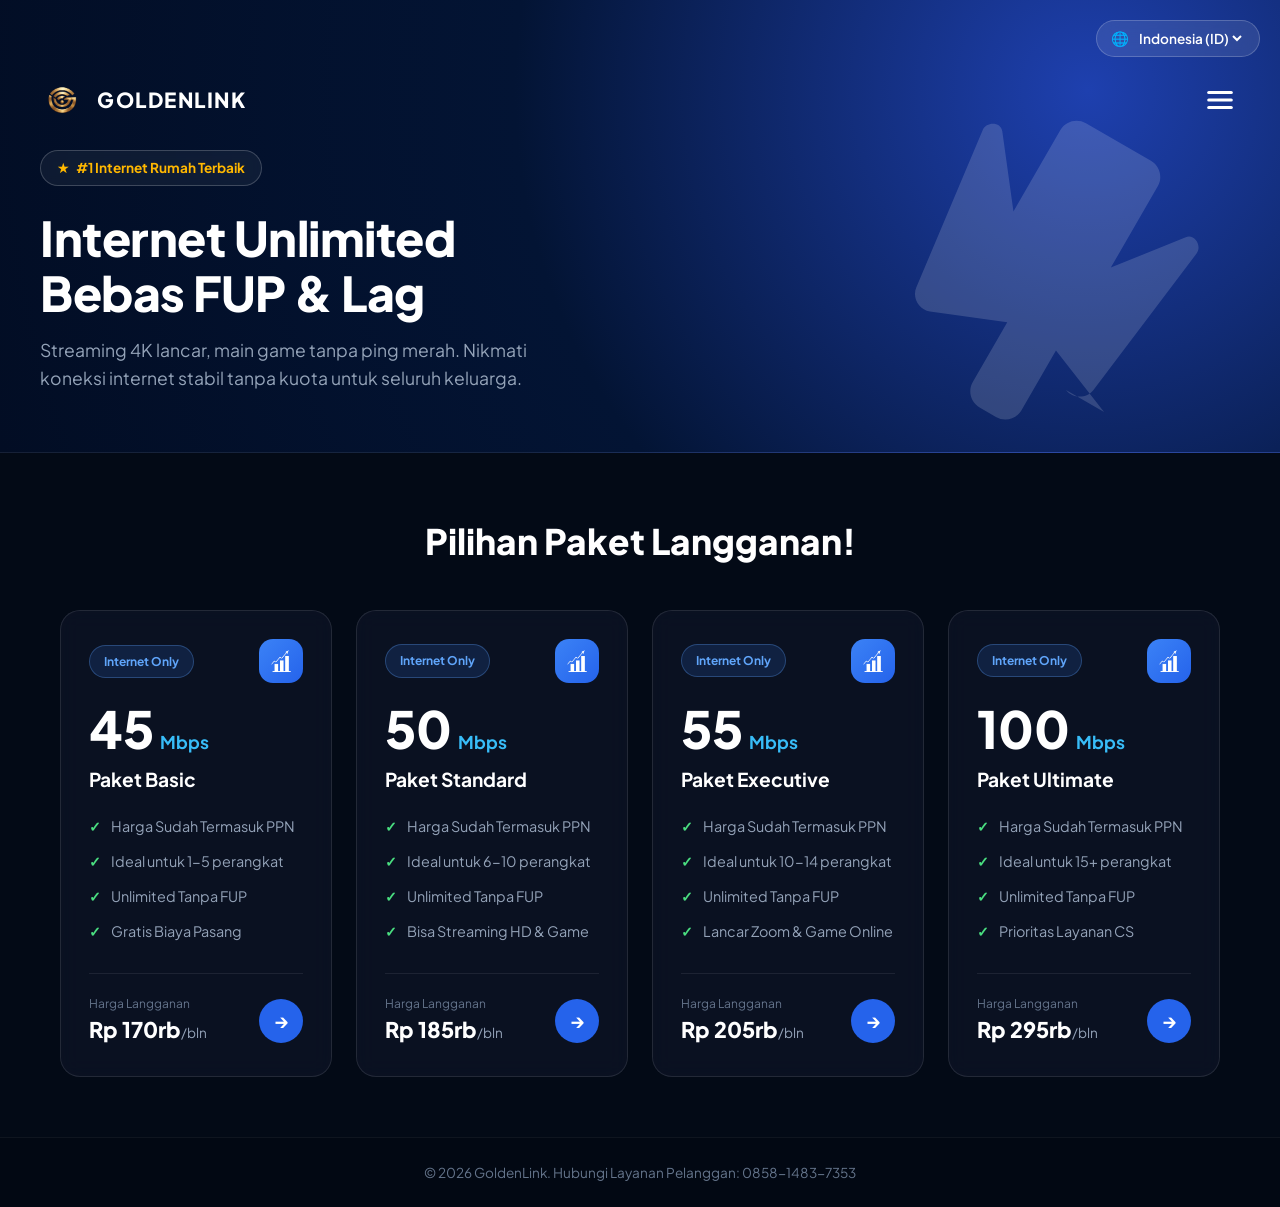
==== commit 8ba29e30: "Update index.html" ====
--- a/index.html
+++ b/index.html
@@ -38,7 +38,7 @@
             <!-- Top Nav untuk Logo dan Menu Hamburger -->
             <div class="top-nav">
                 <div class="brand-wrapper">
-                    <img src="download/logo1.png" alt="GoldenLink Network Logo" class="site-logo">
+                    <img src="logo1.png" alt="GoldenLink Network Logo" class="site-logo">
                     <span class="brand-name">GoldenLink</span>
                 </div>
                 
@@ -82,7 +82,7 @@
                         <div class="card-top">
                             <span class="badge">Internet Only</span>
                             <span class="wifi-icon">
-                                <img src="download/bar.png" alt="Signal Icon">
+                                <img src="bar.png" alt="Signal Icon">
                             </span>
                         </div>
                         <div class="speed-box">
@@ -112,7 +112,7 @@
                         <div class="card-top">
                             <span class="badge">Internet Only</span>
                             <span class="wifi-icon">
-                                <img src="download/bar.png" alt="Bar Icon">
+                                <img src="bar.png" alt="Bar Icon">
                             </span>
                         </div>
                         <div class="speed-box">
@@ -142,7 +142,7 @@
                         <div class="card-top">
                             <span class="badge">Internet Only</span>
                             <span class="wifi-icon">
-                                <img src="download/bar.png" alt="Signal Icon">
+                                <img src="bar.png" alt="Signal Icon">
                             </span>
                         </div>
                         <div class="speed-box">
@@ -172,7 +172,7 @@
                         <div class="card-top">
                             <span class="badge">Internet Only</span>
                             <span class="wifi-icon">
-                                <img src="download/bar.png" alt="Signal Icon">
+                                <img src="bar.png" alt="Signal Icon">
                             </span>
                         </div>
                         <div class="speed-box">
--- a/index.css
+++ b/index.css
@@ -1,316 +1,460 @@
-* {
-    box-sizing: border-box;
-    margin: 0;
-    padding: 0;
-    font-family: 'Plus Jakarta Sans', 'Segoe UI', sans-serif;
-}
-
-body {
-    background-color: #030a16;
-    color: #ffffff;
-    line-height: 1.6;
-}
-
-/* Selector Bahasa Floating Kanan Atas */
-.lang-selector {
-    position: fixed;
-    top: 20px;
-    right: 20px;
-    display: flex;
-    align-items: center;
-    gap: 6px;
-    background: rgba(255, 255, 255, 0.1);
-    border: 1px solid rgba(255, 255, 255, 0.2);
-    padding: 6px 14px;
-    border-radius: 20px;
-    backdrop-filter: blur(8px);
-    z-index: 100;
-}
-
-.globe-icon {
-    font-size: 0.9rem;
-}
-
-.lang-selector select {
-    background: transparent;
-    border: none;
-    color: white;
-    font-size: 0.85rem;
-    font-weight: 600;
-    cursor: pointer;
-    outline: none;
-}
-
-.lang-selector select option {
-    background: #031434;
-    color: white;
-}
-
-/* Hero / Header Section */
-.hero-banner {
-    position: relative;
-    background: radial-gradient(circle at 85% 20%, #1e40af 0%, #031434 50%, #020d24 100%);
-    padding: 80px 20px 60px;
-    overflow: hidden;
-    border-bottom: 1px solid rgba(255, 255, 255, 0.08);
-}
-
-.hero-container {
-    max-width: 1200px;
-    margin: 0 auto;
-    display: flex;
-    justify-content: space-between;
-    align-items: center;
-    position: relative;
-}
-
-.hero-content {
-    max-width: 650px;
-    z-index: 2;
-}
-
-.badge-hero {
-    display: inline-flex;
-    align-items: center;
-    gap: 6px;
-    padding: 6px 16px;
-    border: 1px solid rgba(255, 255, 255, 0.2);
-    border-radius: 50px;
-    font-size: 0.85rem;
-    font-weight: 700;
-    color: #ffb800;
-    background: rgba(255, 255, 255, 0.05);
-    backdrop-filter: blur(5px);
-    margin-bottom: 24px;
-}
-
-.brand-wrapper {
-    display: flex;
-    align-items: center;
-    gap: 12px;
-    margin-bottom: 12px;
-}
-
-.site-logo {
-    max-width: 45px;
-    height: auto;
-}
-
-.brand-name {
-    font-size: 1.3rem;
-    font-weight: 800;
-    letter-spacing: 1.5px;
-    text-transform: uppercase;
-    color: #ffffff;
-}
-
-.hero-title {
-    font-size: 3rem;
-    font-weight: 800;
-    line-height: 1.15;
-    margin-bottom: 16px;
-    letter-spacing: -0.5px;
-}
-
-.hero-subtitle {
-    font-size: 1.1rem;
-    color: #94a3b8;
-    max-width: 540px;
-}
-
-/* Roket Background SVG */
-.rocket-bg {
-    position: absolute;
-    right: -20px;
-    top: 50%;
-    transform: translateY(-50%) rotate(-15deg);
-    opacity: 0.15;
-    pointer-events: none;
-    z-index: 1;
-}
-
-.rocket-bg svg {
-    width: 450px;
-    height: 450px;
-    fill: #ffffff;
-}
-
-/* Section Pilihan Paket */
-.pricing-section {
-    padding: 60px 0;
-    background-color: #030a16;
-}
-
-.container {
-    max-width: 1200px;
-    margin: 0 auto;
-    padding: 0 20px;
-}
-
-.section-title {
-    text-align: center;
-    margin-bottom: 40px;
-    font-size: 2.2rem;
-    font-weight: 800;
-    color: #ffffff;
-}
-
-.pricing-grid {
-    display: grid;
-    grid-template-columns: repeat(auto-fit, minmax(260px, 1fr));
-    gap: 24px;
-}
-
-/* Kartu Paket Glassmorphism Dark */
-.card {
-    background: rgba(15, 23, 42, 0.6);
-    border: 1px solid rgba(255, 255, 255, 0.1);
-    border-radius: 20px;
-    padding: 28px;
-    backdrop-filter: blur(10px);
-    display: flex;
-    flex-direction: column;
-    justify-content: space-between;
-    transition: all 0.3s ease;
-}
-
-.card:hover {
-    border-color: #3b82f6;
-    transform: translateY(-8px);
-    box-shadow: 0 12px 30px rgba(59, 130, 246, 0.25);
-    background: rgba(15, 23, 42, 0.85);
-}
-
-.card-top {
-    display: flex;
-    justify-content: space-between;
-    align-items: center;
-    margin-bottom: 20px;
-}
-
-.badge {
-    background: rgba(59, 130, 246, 0.15);
-    color: #60a5fa;
-    border: 1px solid rgba(96, 165, 250, 0.3);
-    font-size: 0.75rem;
-    font-weight: 700;
-    padding: 6px 14px;
-    border-radius: 20px;
-}
-
-.wifi-icon {
-    font-size: 1.2rem;
-    opacity: 0.8;
-}
-
-.speed-box {
-    display: flex;
-    align-items: baseline;
-    gap: 6px;
-}
-
-.speed-num {
-    font-size: 3.2rem;
-    font-weight: 800;
-    color: #ffffff;
-    line-height: 1;
-}
-
-.speed-unit {
-    font-size: 1.1rem;
-    font-weight: 700;
-    color: #38bdf8;
-}
-
-.package-name {
-    font-size: 1.2rem;
-    font-weight: 700;
-    color: #ffffff;
-    margin-top: 8px;
-    margin-bottom: 20px;
-}
-
-.features {
-    list-style: none;
-    margin-bottom: 30px;
-}
-
-.features li {
-    font-size: 0.9rem;
-    color: #94a3b8;
-    margin-bottom: 12px;
-    display: flex;
-    align-items: center;
-    gap: 10px;
-}
-
-.check {
-    color: #4ade80;
-    font-weight: bold;
-}
-
-.card-footer {
-    display: flex;
-    justify-content: space-between;
-    align-items: center;
-    border-top: 1px solid rgba(255, 255, 255, 0.08);
-    padding-top: 20px;
-}
-
-.price-label {
-    display: block;
-    font-size: 0.75rem;
-    color: #64748b;
-}
-
-.price {
-    font-size: 1.35rem;
-    font-weight: 800;
-    color: #ffffff;
-}
-
-.price span {
-    font-size: 0.85rem;
-    font-weight: normal;
-    color: #94a3b8;
-}
-
-.btn-arrow {
-    display: flex;
-    align-items: center;
-    justify-content: center;
-    width: 44px;
-    height: 44px;
-    background-color: #2563eb;
-    color: white;
-    border-radius: 50%;
-    text-decoration: none;
-    font-size: 1.2rem;
-    font-weight: bold;
-    transition: all 0.2s ease;
-}
-
-.btn-arrow:hover {
-    background-color: #3b82f6;
-    transform: scale(1.08);
-}
-
-footer {
-    background-color: #020813;
-    border-top: 1px solid rgba(255, 255, 255, 0.05);
-    color: #64748b;
-    text-align: center;
-    padding: 24px;
-    font-size: 0.85rem;
-}
-
-/* Responsif Layar Kecil / Mobile */
-@media (max-width: 768px) {
-    .hero-title {
-        font-size: 2.2rem;
-    }
-    .rocket-bg {
-        opacity: 0.08;
-        right: -100px;
-    }
-}+* {
+    box-sizing: border-box;
+    margin: 0;
+    padding: 0;
+    font-family: 'Plus Jakarta Sans', 'Segoe UI', sans-serif;
+}
+
+body {
+    background-color: #030a16;
+    color: #ffffff;
+    line-height: 1.6;
+}
+
+/* Selector Bahasa Floating Kanan Atas */
+.lang-selector {
+    position: fixed;
+    top: 20px;
+    right: 20px;
+    display: flex;
+    align-items: center;
+    gap: 6px;
+    background: rgba(255, 255, 255, 0.1);
+    border: 1px solid rgba(255, 255, 255, 0.2);
+    padding: 6px 14px;
+    border-radius: 20px;
+    backdrop-filter: blur(8px);
+    z-index: 100;
+}
+
+.globe-icon {
+    font-size: 0.9rem;
+}
+
+.lang-selector select {
+    background: transparent;
+    border: none;
+    color: white;
+    font-size: 0.85rem;
+    font-weight: 600;
+    cursor: pointer;
+    outline: none;
+}
+
+.lang-selector select option {
+    background: #031434;
+    color: white;
+}
+
+/* --- SIDE MENU (MENU SAMPING TERSEMBUNYI) --- */
+.side-menu {
+    position: fixed;
+    top: 0;
+    right: -300px; /* Ini yang menyembunyikannya di luar layar */
+    width: 250px;
+    height: 100vh;
+    background-color: #031434;
+    border-left: 1px solid rgba(255,255,255,0.1);
+    z-index: 999;
+    transition: right 0.3s ease-in-out;
+    padding: 30px 20px;
+}
+
+.side-menu.active {
+    right: 0; /* Ini yang memunculkannya saat ikon garis 3 diklik */
+}
+
+.menu-header {
+    display: flex;
+    justify-content: flex-end;
+    margin-bottom: 30px;
+}
+
+.close-btn {
+    font-size: 2rem;
+    cursor: pointer;
+    color: #ffffff;
+    line-height: 1;
+}
+
+.menu-links {
+    list-style: none;
+    padding: 0;
+}
+
+.menu-links li {
+    margin-bottom: 20px;
+}
+
+.menu-links a {
+    color: #ffffff;
+    text-decoration: none;
+    font-size: 1.2rem;
+    font-weight: 600;
+}
+
+.menu-header {
+    display: flex;
+    justify-content: flex-end;
+    margin-bottom: 30px;
+}
+
+.close-btn {
+    font-size: 2rem;
+    cursor: pointer;
+    color: #ffffff;
+    line-height: 1;
+}
+
+.menu-links {
+    list-style: none;
+    padding: 0;
+}
+
+.menu-links li {
+    margin-bottom: 20px;
+}
+
+.menu-links a {
+    color: #ffffff;
+    text-decoration: none;
+    font-size: 1.2rem;
+    font-weight: 600;
+}
+
+.menu-header {
+    display: flex;
+    justify-content: flex-end;
+    margin-bottom: 30px;
+}
+
+.close-btn {
+    font-size: 2rem;
+    cursor: pointer;
+    color: #ffffff;
+    line-height: 1;
+}
+
+.close-btn:hover {
+    color: #ef4444;
+}
+
+.menu-links {
+    list-style: none;
+    padding: 0;
+}
+
+.menu-links li {
+    margin-bottom: 20px;
+}
+
+.menu-links a {
+    color: #ffffff;
+    text-decoration: none;
+    font-size: 1.2rem;
+    font-weight: 600;
+    transition: color 0.2s;
+}
+
+.menu-links a:hover {
+    color: #3b82f6;
+}
+/* ------------------------------------------- */
+
+
+/* Hero / Header Section */
+.hero-banner {
+    position: relative;
+    background: radial-gradient(circle at 85% 20%, #1e40af 0%, #031434 50%, #020d24 100%);
+    padding: 80px 20px 60px;
+    overflow: hidden;
+    border-bottom: 1px solid rgba(255, 255, 255, 0.08);
+}
+
+.hero-container {
+    max-width: 1200px;
+    margin: 0 auto;
+    display: flex;
+    flex-direction: column; 
+    justify-content: center;
+    position: relative;
+}
+
+/* Top Navigation (Logo & Hamburger Menu) */
+.top-nav {
+    display: flex;
+    justify-content: space-between;
+    align-items: center;
+    width: 100%;
+    margin-bottom: 30px; 
+    position: relative;
+    z-index: 10;
+}
+
+.hamburger-menu {
+    cursor: pointer;
+    display: flex;
+    align-items: center;
+    padding: 5px;
+}
+
+.hero-content {
+    max-width: 650px;
+    z-index: 2;
+}
+
+.badge-hero {
+    display: inline-flex;
+    align-items: center;
+    gap: 6px;
+    padding: 6px 16px;
+    border: 1px solid rgba(255, 255, 255, 0.2);
+    border-radius: 50px;
+    font-size: 0.85rem;
+    font-weight: 700;
+    color: #ffb800;
+    background: rgba(255, 255, 255, 0.05);
+    backdrop-filter: blur(5px);
+    margin-bottom: 24px;
+}
+
+.brand-wrapper {
+    display: flex;
+    align-items: center;
+    gap: 12px;
+}
+
+.site-logo {
+    max-width: 45px;
+    height: auto;
+}
+
+.brand-name {
+    font-size: 1.3rem;
+    font-weight: 800;
+    letter-spacing: 1.5px;
+    text-transform: uppercase;
+    color: #ffffff;
+}
+
+.hero-title {
+    font-size: 3rem;
+    font-weight: 800;
+    line-height: 1.15;
+    margin-bottom: 16px;
+    letter-spacing: -0.5px;
+}
+
+.hero-subtitle {
+    font-size: 1.1rem;
+    color: #94a3b8;
+    max-width: 540px;
+}
+
+/* Roket Background SVG */
+.rocket-bg {
+    position: absolute;
+    right: -20px;
+    top: 50%;
+    transform: translateY(-50%) rotate(-15deg);
+    opacity: 0.15;
+    pointer-events: none;
+    z-index: 1;
+}
+
+.rocket-bg svg {
+    width: 450px;
+    height: 450px;
+    fill: #ffffff;
+}
+
+/* Section Pilihan Paket */
+.pricing-section {
+    padding: 60px 0;
+    background-color: #030a16;
+}
+
+.container {
+    max-width: 1200px;
+    margin: 0 auto;
+    padding: 0 20px;
+}
+
+.section-title {
+    text-align: center;
+    margin-bottom: 40px;
+    font-size: 2.2rem;
+    font-weight: 800;
+    color: #ffffff;
+}
+
+.pricing-grid {
+    display: grid;
+    grid-template-columns: repeat(auto-fit, minmax(260px, 1fr));
+    gap: 24px;
+}
+
+/* Kartu Paket Glassmorphism Dark */
+.card {
+    background: rgba(15, 23, 42, 0.6);
+    border: 1px solid rgba(255, 255, 255, 0.1);
+    border-radius: 20px;
+    padding: 28px;
+    backdrop-filter: blur(10px);
+    display: flex;
+    flex-direction: column;
+    justify-content: space-between;
+    transition: all 0.3s ease;
+}
+
+.card:hover {
+    border-color: #3b82f6;
+    transform: translateY(-8px);
+    box-shadow: 0 12px 30px rgba(59, 130, 246, 0.25);
+    background: rgba(15, 23, 42, 0.85);
+}
+
+.card-top {
+    display: flex;
+    justify-content: space-between;
+    align-items: center;
+    margin-bottom: 20px;
+}
+
+.badge {
+    background: rgba(59, 130, 246, 0.15);
+    color: #60a5fa;
+    border: 1px solid rgba(96, 165, 250, 0.3);
+    font-size: 0.75rem;
+    font-weight: 700;
+    padding: 6px 14px;
+    border-radius: 20px;
+}
+
+.wifi-icon {
+    display: flex;
+    align-items: center;
+    justify-content: center;
+    width: 44px;
+    height: 44px;
+    border-radius: 14px;
+    background: linear-gradient(135deg, #3b82f6, #2563eb);
+}
+
+.wifi-icon img {
+    width: 54px;
+    height: 54px;
+    object-fit: contain;
+}
+
+.speed-box {
+    display: flex;
+    align-items: baseline;
+    gap: 6px;
+}
+
+.speed-num {
+    font-size: 3.2rem;
+    font-weight: 800;
+    color: #ffffff;
+    line-height: 1;
+}
+
+.speed-unit {
+    font-size: 1.1rem;
+    font-weight: 700;
+    color: #38bdf8;
+}
+
+.package-name {
+    font-size: 1.2rem;
+    font-weight: 700;
+    color: #ffffff;
+    margin-top: 8px;
+    margin-bottom: 20px;
+}
+
+.features {
+    list-style: none;
+    margin-bottom: 30px;
+}
+
+.features li {
+    font-size: 0.9rem;
+    color: #94a3b8;
+    margin-bottom: 12px;
+    display: flex;
+    align-items: center;
+    gap: 10px;
+}
+
+.check {
+    color: #4ade80;
+    font-weight: bold;
+}
+
+.card-footer {
+    display: flex;
+    justify-content: space-between;
+    align-items: center;
+    border-top: 1px solid rgba(255, 255, 255, 0.08);
+    padding-top: 20px;
+}
+
+.price-label {
+    display: block;
+    font-size: 0.75rem;
+    color: #64748b;
+}
+
+.price {
+    font-size: 1.35rem;
+    font-weight: 800;
+    color: #ffffff;
+}
+
+.price span {
+    font-size: 0.85rem;
+    font-weight: normal;
+    color: #94a3b8;
+}
+
+.btn-arrow {
+    display: flex;
+    align-items: center;
+    justify-content: center;
+    width: 44px;
+    height: 44px;
+    background-color: #2563eb;
+    color: white;
+    border-radius: 50%;
+    text-decoration: none;
+    font-size: 1.2rem;
+    font-weight: bold;
+    transition: all 0.2s ease;
+}
+
+.btn-arrow:hover {
+    background-color: #3b82f6;
+    transform: scale(1.08);
+}
+
+footer {
+    background-color: #020813;
+    border-top: 1px solid rgba(255, 255, 255, 0.05);
+    color: #64748b;
+    text-align: center;
+    padding: 24px;
+    font-size: 0.85rem;
+}
+
+/* Responsif Layar Kecil / Mobile */
+@media (max-width: 768px) {
+    .hero-title {
+        font-size: 2.2rem;
+    }
+    .rocket-bg {
+        opacity: 0.08;
+        right: -100px;
+    }
+}
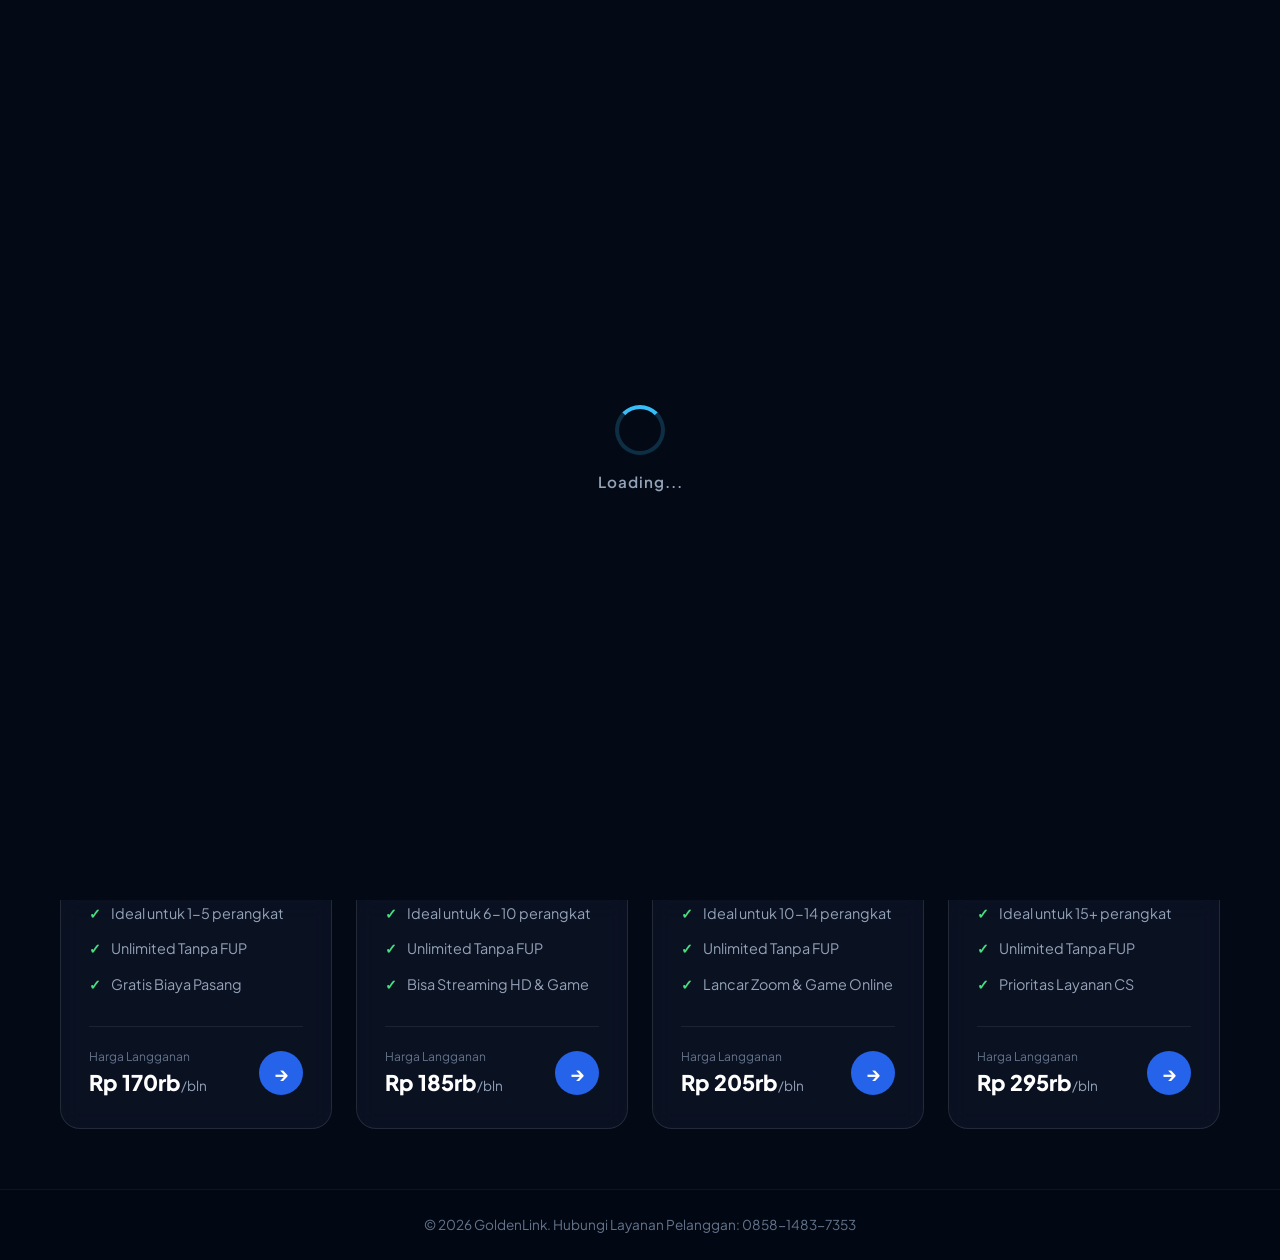
==== commit e9558846: "Add files via upload" ====
--- a/index.html
+++ b/index.html
@@ -7,10 +7,25 @@
     <link rel="preconnect" href="https://fonts.googleapis.com">
     <link rel="preconnect" href="https://fonts.gstatic.com" crossorigin>
     <link href="https://fonts.googleapis.com/css2?family=Plus+Jakarta+Sans:wght@400;600;700;800&display=swap" rel="stylesheet">
-    <link rel="stylesheet" href="index.css">
+    <link rel="stylesheet" href="vander.css">
+    
+    <!-- Sembunyikan loading secara instan HANYA jika datang dari halaman tentang -->
+    <script>
+        if (sessionStorage.getItem('skipLoading') === 'true') {
+            const style = document.createElement('style');
+            style.innerHTML = '#loadingScreen { display: none !important; }';
+            document.head.appendChild(style);
+        }
+    </script>
 </head>
 <body>
 
+    <!-- Loading Screen -->
+    <div id="loadingScreen" class="loading-screen">
+        <div class="loading-spinner"></div>
+        <p>Loading...</p>
+    </div>
+    
     <!-- Selector Bahasa Kanan Atas -->
     <div class="lang-selector">
         <span class="globe-icon">🌐</span>
@@ -22,11 +37,14 @@
 
     <!-- Side Menu -->
     <nav id="sideMenu" class="side-menu">
+        <!-- Wadah Efek Jaringan Node -->
+        <div class="menu-particles" id="menuParticles"></div>
+
         <div class="menu-header">
             <span class="close-btn" id="closeMenu">&times;</span>
         </div>
         <ul class="menu-links">
-            <li><a href="index.html" id="menuHome">Beranda</a></li>
+            <li><a href="index.html?from=about" id="menuHome" onclick="sessionStorage.setItem('skipLoading', 'true')">Beranda</a></li>
             <li><a href="tentang.html" id="menuAbout">Tentang</a></li>
         </ul>
     </nav>
@@ -38,7 +56,7 @@
             <!-- Top Nav untuk Logo dan Menu Hamburger -->
             <div class="top-nav">
                 <div class="brand-wrapper">
-                    <img src="logo1.png" alt="GoldenLink Network Logo" class="site-logo">
+                    <img src="download/logo1.png" alt="GoldenLink Network Logo" class="site-logo">
                     <span class="brand-name">GoldenLink</span>
                 </div>
                 
@@ -82,7 +100,7 @@
                         <div class="card-top">
                             <span class="badge">Internet Only</span>
                             <span class="wifi-icon">
-                                <img src="bar.png" alt="Signal Icon">
+                                <img src="download/bar.png" alt="Signal Icon">
                             </span>
                         </div>
                         <div class="speed-box">
@@ -112,7 +130,7 @@
                         <div class="card-top">
                             <span class="badge">Internet Only</span>
                             <span class="wifi-icon">
-                                <img src="bar.png" alt="Bar Icon">
+                                <img src="download/bar.png" alt="Bar Icon">
                             </span>
                         </div>
                         <div class="speed-box">
@@ -142,7 +160,7 @@
                         <div class="card-top">
                             <span class="badge">Internet Only</span>
                             <span class="wifi-icon">
-                                <img src="bar.png" alt="Signal Icon">
+                                <img src="download/bar.png" alt="Signal Icon">
                             </span>
                         </div>
                         <div class="speed-box">
@@ -172,7 +190,7 @@
                         <div class="card-top">
                             <span class="badge">Internet Only</span>
                             <span class="wifi-icon">
-                                <img src="bar.png" alt="Signal Icon">
+                                <img src="download/bar.png" alt="Signal Icon">
                             </span>
                         </div>
                         <div class="speed-box">
@@ -204,22 +222,67 @@
         <p>&copy; 2026 GoldenLink. Hubungi Layanan Pelanggan: 0858-1483-7353</p>
     </footer>
 
-    <!-- SCRIPT TERJEMAHAN & MENU -->
+    <!-- SCRIPT UTAMA -->
     <script>
-        // Logika untuk Menu Hamburger
+        // Logika Loading Screen Utama
+        window.addEventListener('DOMContentLoaded', () => {
+            const loadingScreen = document.getElementById('loadingScreen');
+            if (loadingScreen) {
+                if (sessionStorage.getItem('skipLoading') === 'true') {
+                    loadingScreen.style.display = 'none';
+                    sessionStorage.removeItem('skipLoading'); // Hapus memori agar refresh berikutnya muncul lagi
+                } else {
+                    setTimeout(() => {
+                        loadingScreen.classList.add('fade-out');
+                    }, 5000); // Muncul 5 detik saat akses normal / refresh
+                }
+            }
+        });
+
+        // Logika untuk Menu Hamburger Buka/Tutup
         const hamburgerMenu = document.getElementById('hamburgerMenu');
         const sideMenu = document.getElementById('sideMenu');
         const closeMenu = document.getElementById('closeMenu');
 
-        hamburgerMenu.addEventListener('click', () => {
-            sideMenu.classList.add('active');
-        });
-
-        closeMenu.addEventListener('click', () => {
-            sideMenu.classList.remove('active');
-        });
-
-        // Logika Terjemahan
+        if (hamburgerMenu && sideMenu) {
+            hamburgerMenu.addEventListener('click', () => {
+                sideMenu.classList.add('active');
+            });
+        }
+
+        if (closeMenu && sideMenu) {
+            closeMenu.addEventListener('click', () => {
+                sideMenu.classList.remove('active');
+            });
+        }
+
+        // Generator Efek Jaringan (Network Nodes) untuk Side Menu
+        const particlesContainer = document.getElementById('menuParticles');
+        if (particlesContainer) {
+            particlesContainer.innerHTML = '';
+            const nodeCount = 12;
+
+            for (let i = 0; i < nodeCount; i++) {
+                const node = document.createElement('div');
+                node.classList.add('network-node');
+                
+                const size = Math.random() * 3 + 3;
+                node.style.width = `${size}px`;
+                node.style.height = `${size}px`;
+                
+                const posX = Math.random() * 90 + 5;
+                const posY = Math.random() * 90 + 5;
+                node.style.left = `${posX}%`;
+                node.style.top = `${posY}%`;
+                
+                const duration = Math.random() * 4 + 3;
+                node.style.animationDuration = `${duration}s`;
+                
+                particlesContainer.appendChild(node);
+            }
+        }
+
+        // Logika Terjemahan Bahasa (ID / EN)
         const translations = {
             id: {
                 heroBadge: "#1 Internet Rumah Terbaik",
@@ -246,7 +309,9 @@
                 perMonth: "/bln",
                 footer: "© 2026 GoldenLink. Hubungi Layanan Pelanggan: 0858-1483-7353",
                 menuHome: "Beranda",
-                menuAbout: "Tentang"
+                menuAbout: "Tentang",
+                aboutTitle: "Tentang GoldenLink",
+                aboutDesc: "Kami adalah penyedia layanan internet rumah terbaik yang berkomitmen menghadirkan koneksi super cepat, stabil tanpa batas FUP, dan dukungan penuh untuk seluruh anggota keluarga."
             },
             en: {
                 heroBadge: "#1 Best Home Internet",
@@ -273,56 +338,66 @@
                 perMonth: "/mo",
                 footer: "© 2026 GoldenLink. Contact Customer Service: 0858-1483-7353",
                 menuHome: "Home",
-                menuAbout: "About"
+                menuAbout: "About",
+                aboutTitle: "About GoldenLink",
+                aboutDesc: "We are the best home internet service provider committed to delivering super fast connections, unlimited FUP, and full support for the whole family."
             }
         };
 
-        document.getElementById('languageSelect').addEventListener('change', function() {
-            const lang = this.value;
-            const t = translations[lang];
-
-            document.getElementById('heroBadge').textContent = t.heroBadge;
-            document.querySelector('.brand-name').textContent = t.brand;
-            document.querySelector('.hero-title').innerHTML = t.title;
-            document.querySelector('.hero-subtitle').textContent = t.subtitle;
-            document.querySelector('.section-title').textContent = t.sectionTitle;
-            document.getElementById('menuHome').textContent = t.menuHome;
-            document.getElementById('menuAbout').textContent = t.menuAbout;
-
-            document.querySelectorAll('.badge').forEach(el => el.textContent = t.badge);
-            document.querySelectorAll('.price-label').forEach(el => el.textContent = t.priceLabel);
-            document.querySelectorAll('.price span').forEach(el => el.textContent = t.perMonth);
-
-            const pkgNames = document.querySelectorAll('.package-name');
-            pkgNames[0].textContent = t.pkgBasic;
-            pkgNames[1].textContent = t.pkgStandard;
-            pkgNames[2].textContent = t.pkgExecutive;
-            pkgNames[3].textContent = t.pkgUltimate;
-
-            const cards = document.querySelectorAll('.card');
-            
-            cards[0].querySelectorAll('.features li')[0].innerHTML = `<span class="check">✓</span> ${t.ppn}`;
-            cards[0].querySelectorAll('.features li')[1].innerHTML = `<span class="check">✓</span> ${t.devBasic}`;
-            cards[0].querySelectorAll('.features li')[2].innerHTML = `<span class="check">✓</span> ${t.fup}`;
-            cards[0].querySelectorAll('.features li')[3].innerHTML = `<span class="check">✓</span> ${t.pasang}`;
-
-            cards[1].querySelectorAll('.features li')[0].innerHTML = `<span class="check">✓</span> ${t.ppn}`;
-            cards[1].querySelectorAll('.features li')[1].innerHTML = `<span class="check">✓</span> ${t.devStandard}`;
-            cards[1].querySelectorAll('.features li')[2].innerHTML = `<span class="check">✓</span> ${t.fup}`;
-            cards[1].querySelectorAll('.features li')[3].innerHTML = `<span class="check">✓</span> ${t.streaming}`;
-
-            cards[2].querySelectorAll('.features li')[0].innerHTML = `<span class="check">✓</span> ${t.ppn}`;
-            cards[2].querySelectorAll('.features li')[1].innerHTML = `<span class="check">✓</span> ${t.devExecutive}`;
-            cards[2].querySelectorAll('.features li')[2].innerHTML = `<span class="check">✓</span> ${t.fup}`;
-            cards[2].querySelectorAll('.features li')[3].innerHTML = `<span class="check">✓</span> ${t.zoom}`;
-
-            cards[3].querySelectorAll('.features li')[0].innerHTML = `<span class="check">✓</span> ${t.ppn}`;
-            cards[3].querySelectorAll('.features li')[1].innerHTML = `<span class="check">✓</span> ${t.devUltimate}`;
-            cards[3].querySelectorAll('.features li')[2].innerHTML = `<span class="check">✓</span> ${t.fup}`;
-            cards[3].querySelectorAll('.features li')[3].innerHTML = `<span class="check">✓</span> ${t.cs}`;
-
-            document.querySelector('footer p').textContent = t.footer;
-        });
+        const langSelect = document.getElementById('languageSelect');
+        if (langSelect) {
+            langSelect.addEventListener('change', function() {
+                const lang = this.value;
+                const t = translations[lang];
+
+                if (document.getElementById('heroBadge')) document.getElementById('heroBadge').textContent = t.heroBadge;
+                if (document.querySelector('.brand-name')) document.querySelector('.brand-name').textContent = t.brand;
+                if (document.querySelector('.hero-title')) document.querySelector('.hero-title').innerHTML = t.title || t.aboutTitle;
+                if (document.querySelector('.hero-subtitle')) document.querySelector('.hero-subtitle').textContent = t.subtitle || t.aboutDesc;
+                if (document.getElementById('aboutTitle')) document.getElementById('aboutTitle').textContent = t.aboutTitle;
+                if (document.getElementById('aboutDesc')) document.getElementById('aboutDesc').textContent = t.aboutDesc;
+                if (document.querySelector('.section-title')) document.querySelector('.section-title').textContent = t.sectionTitle;
+                if (document.getElementById('menuHome')) document.getElementById('menuHome').textContent = t.menuHome;
+                if (document.getElementById('menuAbout')) document.getElementById('menuAbout').textContent = t.menuAbout;
+
+                document.querySelectorAll('.badge').forEach(el => el.textContent = t.badge);
+                document.querySelectorAll('.price-label').forEach(el => el.textContent = t.priceLabel);
+                document.querySelectorAll('.price span').forEach(el => el.textContent = t.perMonth);
+
+                const pkgNames = document.querySelectorAll('.package-name');
+                if (pkgNames.length >= 4) {
+                    pkgNames[0].textContent = t.pkgBasic;
+                    pkgNames[1].textContent = t.pkgStandard;
+                    pkgNames[2].textContent = t.pkgExecutive;
+                    pkgNames[3].textContent = t.pkgUltimate;
+                }
+
+                const cards = document.querySelectorAll('.card');
+                if (cards.length >= 4) {
+                    cards[0].querySelectorAll('.features li')[0].innerHTML = `<span class="check">✓</span> ${t.ppn}`;
+                    cards[0].querySelectorAll('.features li')[1].innerHTML = `<span class="check">✓</span> ${t.devBasic}`;
+                    cards[0].querySelectorAll('.features li')[2].innerHTML = `<span class="check">✓</span> ${t.fup}`;
+                    cards[0].querySelectorAll('.features li')[3].innerHTML = `<span class="check">✓</span> ${t.pasang}`;
+
+                    cards[1].querySelectorAll('.features li')[0].innerHTML = `<span class="check">✓</span> ${t.ppn}`;
+                    cards[1].querySelectorAll('.features li')[1].innerHTML = `<span class="check">✓</span> ${t.devStandard}`;
+                    cards[1].querySelectorAll('.features li')[2].innerHTML = `<span class="check">✓</span> ${t.fup}`;
+                    cards[1].querySelectorAll('.features li')[3].innerHTML = `<span class="check">✓</span> ${t.streaming}`;
+
+                    cards[2].querySelectorAll('.features li')[0].innerHTML = `<span class="check">✓</span> ${t.ppn}`;
+                    cards[2].querySelectorAll('.features li')[1].innerHTML = `<span class="check">✓</span> ${t.devExecutive}`;
+                    cards[2].querySelectorAll('.features li')[2].innerHTML = `<span class="check">✓</span> ${t.fup}`;
+                    cards[2].querySelectorAll('.features li')[3].innerHTML = `<span class="check">✓</span> ${t.zoom}`;
+
+                    cards[3].querySelectorAll('.features li')[0].innerHTML = `<span class="check">✓</span> ${t.ppn}`;
+                    cards[3].querySelectorAll('.features li')[1].innerHTML = `<span class="check">✓</span> ${t.devUltimate}`;
+                    cards[3].querySelectorAll('.features li')[2].innerHTML = `<span class="check">✓</span> ${t.fup}`;
+                    cards[3].querySelectorAll('.features li')[3].innerHTML = `<span class="check">✓</span> ${t.cs}`;
+                }
+
+                if (document.querySelector('footer p')) document.querySelector('footer p').textContent = t.footer;
+            });
+        }
     </script>
 </body>
-</html>+</html>
--- a/vander.css
+++ b/vander.css
@@ -0,0 +1,483 @@
+* {
+    box-sizing: border-box;
+    margin: 0;
+    padding: 0;
+    font-family: 'Plus Jakarta Sans', 'Segoe UI', sans-serif;
+}
+
+body {
+    background-color: #030a16;
+    color: #ffffff;
+    line-height: 1.6;
+}
+
+/* --- LOADING SCREEN --- */
+.loading-screen {
+    position: fixed;
+    top: 0;
+    left: 0;
+    width: 100vw;
+    height: 100vh;
+    background-color: #030a16;
+    display: flex;
+    flex-direction: column;
+    align-items: center;
+    justify-content: center;
+    gap: 15px;
+    z-index: 9999;
+    opacity: 1;
+    visibility: visible;
+    transition: opacity 0.4s ease, visibility 0.4s ease;
+}
+
+.loading-spinner {
+    width: 50px;
+    height: 50px;
+    border: 4px solid rgba(56, 189, 248, 0.2);
+    border-top: 4px solid #38bdf8;
+    border-radius: 50%;
+    animation: spin 0.8s linear infinite;
+}
+
+.loading-screen p {
+    color: #94a3b8;
+    font-size: 0.95rem;
+    font-weight: 600;
+    letter-spacing: 1px;
+}
+
+@keyframes spin {
+    0% { transform: rotate(0deg); }
+    100% { transform: rotate(360deg); }
+}
+
+.loading-screen.fade-out {
+    opacity: 0;
+    visibility: hidden;
+    pointer-events: none;
+}
+
+/* Selector Bahasa Floating Kanan Atas */
+.lang-selector {
+    position: fixed;
+    top: 20px;
+    right: 20px;
+    display: flex;
+    align-items: center;
+    gap: 6px;
+    background: rgba(255, 255, 255, 0.1);
+    border: 1px solid rgba(255, 255, 255, 0.2);
+    padding: 6px 14px;
+    border-radius: 20px;
+    backdrop-filter: blur(8px);
+    z-index: 100;
+}
+
+.globe-icon {
+    font-size: 0.9rem;
+}
+
+.lang-selector select {
+    background: transparent;
+    border: none;
+    color: white;
+    font-size: 0.85rem;
+    font-weight: 600;
+    cursor: pointer;
+    outline: none;
+}
+
+.lang-selector select option {
+    background: #031434;
+    color: white;
+}
+
+/* --- SIDE MENU (MENU SAMPING TERSEMBUNYI DENGAN EFEK JARINGAN) --- */
+.side-menu {
+    position: fixed;
+    top: 0;
+    right: -300px;
+    width: 250px;
+    height: 100vh;
+    background-color: #031434;
+    border-left: 1px solid rgba(255,255,255,0.1);
+    z-index: 999;
+    transition: right 0.3s ease-in-out;
+    padding: 30px 20px;
+    overflow: hidden;
+}
+
+.side-menu.active {
+    right: 0;
+}
+
+/* Container Animasi Jaringan Node */
+.menu-particles {
+    position: absolute;
+    top: 0;
+    left: 0;
+    width: 100%;
+    height: 100%;
+    overflow: hidden;
+    pointer-events: none;
+    z-index: 1;
+}
+
+.network-node {
+    position: absolute;
+    background: #38bdf8;
+    border-radius: 50%;
+    box-shadow: 0 0 8px #38bdf8;
+    animation: floatNode ease-in-out infinite;
+}
+
+@keyframes floatNode {
+    0%, 100% {
+        transform: translate(0, 0);
+    }
+    50% {
+        transform: translate(15px, -20px);
+    }
+}
+
+.side-menu .menu-header,
+.side-menu .menu-links {
+    position: relative;
+    z-index: 2;
+}
+
+.menu-header {
+    display: flex;
+    justify-content: flex-end;
+    margin-bottom: 30px;
+}
+
+.close-btn {
+    font-size: 2rem;
+    cursor: pointer;
+    color: #ffffff;
+    line-height: 1;
+}
+
+.close-btn:hover {
+    color: #ef4444;
+}
+
+.menu-links {
+    list-style: none;
+    padding: 0;
+}
+
+.menu-links li {
+    margin-bottom: 20px;
+}
+
+.menu-links a {
+    color: #ffffff;
+    text-decoration: none;
+    font-size: 1.2rem;
+    font-weight: 600;
+    transition: color 0.2s;
+}
+
+.menu-links a:hover {
+    color: #3b82f6;
+}
+/* ------------------------------------------- */
+
+/* Hero / Header Section */
+.hero-banner {
+    position: relative;
+    background: radial-gradient(circle at 85% 20%, #1e40af 0%, #031434 50%, #020d24 100%);
+    padding: 80px 20px 60px;
+    overflow: hidden;
+    border-bottom: 1px solid rgba(255, 255, 255, 0.08);
+}
+
+.hero-container {
+    max-width: 1200px;
+    margin: 0 auto;
+    display: flex;
+    flex-direction: column; 
+    justify-content: center;
+    position: relative;
+}
+
+/* Top Navigation (Logo & Hamburger Menu) */
+.top-nav {
+    display: flex;
+    justify-content: space-between;
+    align-items: center;
+    width: 100%;
+    margin-bottom: 30px; 
+    position: relative;
+    z-index: 10;
+}
+
+.hamburger-menu {
+    cursor: pointer;
+    display: flex;
+    align-items: center;
+    padding: 5px;
+}
+
+.hero-content {
+    max-width: 650px;
+    z-index: 2;
+}
+
+.badge-hero {
+    display: inline-flex;
+    align-items: center;
+    gap: 6px;
+    padding: 6px 16px;
+    border: 1px solid rgba(255, 255, 255, 0.2);
+    border-radius: 50px;
+    font-size: 0.85rem;
+    font-weight: 700;
+    color: #ffb800;
+    background: rgba(255, 255, 255, 0.05);
+    backdrop-filter: blur(5px);
+    margin-bottom: 24px;
+}
+
+.brand-wrapper {
+    display: flex;
+    align-items: center;
+    gap: 12px;
+}
+
+.site-logo {
+    max-width: 45px;
+    height: auto;
+}
+
+.brand-name {
+    font-size: 1.3rem;
+    font-weight: 800;
+    letter-spacing: 1.5px;
+    text-transform: uppercase;
+    color: #ffffff;
+}
+
+.hero-title {
+    font-size: 3rem;
+    font-weight: 800;
+    line-height: 1.15;
+    margin-bottom: 16px;
+    letter-spacing: -0.5px;
+}
+
+.hero-subtitle {
+    font-size: 1.1rem;
+    color: #94a3b8;
+    max-width: 540px;
+}
+
+/* Roket Background SVG */
+.rocket-bg {
+    position: absolute;
+    right: -20px;
+    top: 50%;
+    transform: translateY(-50%) rotate(-15deg);
+    opacity: 0.15;
+    pointer-events: none;
+    z-index: 1;
+}
+
+.rocket-bg svg {
+    width: 450px;
+    height: 450px;
+    fill: #ffffff;
+}
+
+/* Section Pilihan Paket */
+.pricing-section {
+    padding: 60px 0;
+    background-color: #030a16;
+}
+
+.container {
+    max-width: 1200px;
+    margin: 0 auto;
+    padding: 0 20px;
+}
+
+.section-title {
+    text-align: center;
+    margin-bottom: 40px;
+    font-size: 2.2rem;
+    font-weight: 800;
+    color: #ffffff;
+}
+
+.pricing-grid {
+    display: grid;
+    grid-template-columns: repeat(auto-fit, minmax(260px, 1fr));
+    gap: 24px;
+}
+
+/* Kartu Paket Glassmorphism Dark */
+.card {
+    background: rgba(15, 23, 42, 0.6);
+    border: 1px solid rgba(255, 255, 255, 0.1);
+    border-radius: 20px;
+    padding: 28px;
+    backdrop-filter: blur(10px);
+    display: flex;
+    flex-direction: column;
+    justify-content: space-between;
+    transition: all 0.3s ease;
+}
+
+.card:hover {
+    border-color: #3b82f6;
+    transform: translateY(-8px);
+    box-shadow: 0 12px 30px rgba(59, 130, 246, 0.25);
+    background: rgba(15, 23, 42, 0.85);
+}
+
+.card-top {
+    display: flex;
+    justify-content: space-between;
+    align-items: center;
+    margin-bottom: 20px;
+}
+
+.badge {
+    background: rgba(59, 130, 246, 0.15);
+    color: #60a5fa;
+    border: 1px solid rgba(96, 165, 250, 0.3);
+    font-size: 0.75rem;
+    font-weight: 700;
+    padding: 6px 14px;
+    border-radius: 20px;
+}
+
+.wifi-icon {
+    display: flex;
+    align-items: center;
+    justify-content: center;
+    width: 44px;
+    height: 44px;
+    border-radius: 14px;
+    background: linear-gradient(135deg, #3b82f6, #2563eb);
+}
+
+.wifi-icon img {
+    width: 54px;
+    height: 54px;
+    object-fit: contain;
+}
+
+.speed-box {
+    display: flex;
+    align-items: baseline;
+    gap: 6px;
+}
+
+.speed-num {
+    font-size: 3.2rem;
+    font-weight: 800;
+    color: #ffffff;
+    line-height: 1;
+}
+
+.speed-unit {
+    font-size: 1.1rem;
+    font-weight: 700;
+    color: #38bdf8;
+}
+
+.package-name {
+    font-size: 1.2rem;
+    font-weight: 700;
+    color: #ffffff;
+    margin-top: 8px;
+    margin-bottom: 20px;
+}
+
+.features {
+    list-style: none;
+    margin-bottom: 30px;
+}
+
+.features li {
+    font-size: 0.9rem;
+    color: #94a3b8;
+    margin-bottom: 12px;
+    display: flex;
+    align-items: center;
+    gap: 10px;
+}
+
+.check {
+    color: #4ade80;
+    font-weight: bold;
+}
+
+.card-footer {
+    display: flex;
+    justify-content: space-between;
+    align-items: center;
+    border-top: 1px solid rgba(255, 255, 255, 0.08);
+    padding-top: 20px;
+}
+
+.price-label {
+    display: block;
+    font-size: 0.75rem;
+    color: #64748b;
+}
+
+.price {
+    font-size: 1.35rem;
+    font-weight: 800;
+    color: #ffffff;
+}
+
+.price span {
+    font-size: 0.85rem;
+    font-weight: normal;
+    color: #94a3b8;
+}
+
+.btn-arrow {
+    display: flex;
+    align-items: center;
+    justify-content: center;
+    width: 44px;
+    height: 44px;
+    background-color: #2563eb;
+    color: white;
+    border-radius: 50%;
+    text-decoration: none;
+    font-size: 1.2rem;
+    font-weight: bold;
+    transition: all 0.2s ease;
+}
+
+.btn-arrow:hover {
+    background-color: #3b82f6;
+    transform: scale(1.08);
+}
+
+footer {
+    background-color: #020813;
+    border-top: 1px solid rgba(255, 255, 255, 0.05);
+    color: #64748b;
+    text-align: center;
+    padding: 24px;
+    font-size: 0.85rem;
+}
+
+/* Responsif Layar Kecil / Mobile */
+@media (max-width: 768px) {
+    .hero-title {
+        font-size: 2.2rem;
+    }
+    .rocket-bg {
+        opacity: 0.08;
+        right: -100px;
+    }
+}
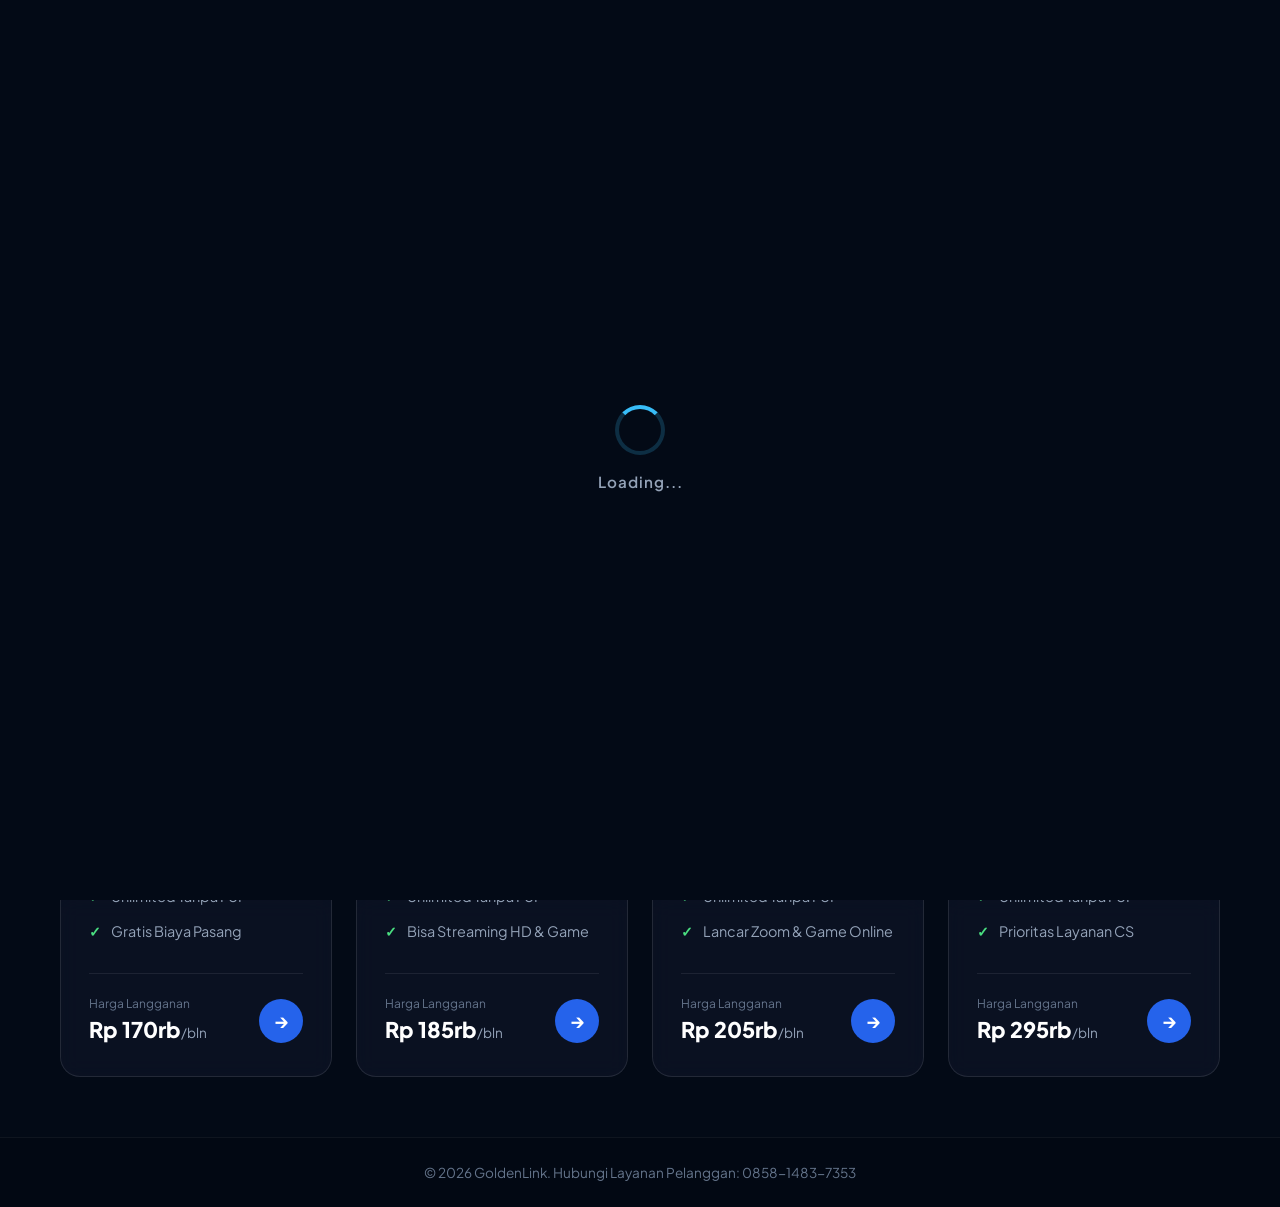
==== commit 03449fd4: "Update image source paths in index.html" ====
--- a/index.html
+++ b/index.html
@@ -56,7 +56,7 @@
             <!-- Top Nav untuk Logo dan Menu Hamburger -->
             <div class="top-nav">
                 <div class="brand-wrapper">
-                    <img src="download/logo1.png" alt="GoldenLink Network Logo" class="site-logo">
+                    <img src="logo1.png" alt="GoldenLink Network Logo" class="site-logo">
                     <span class="brand-name">GoldenLink</span>
                 </div>
                 
@@ -100,7 +100,7 @@
                         <div class="card-top">
                             <span class="badge">Internet Only</span>
                             <span class="wifi-icon">
-                                <img src="download/bar.png" alt="Signal Icon">
+                                <img src="bar.png" alt="Signal Icon">
                             </span>
                         </div>
                         <div class="speed-box">
@@ -130,7 +130,7 @@
                         <div class="card-top">
                             <span class="badge">Internet Only</span>
                             <span class="wifi-icon">
-                                <img src="download/bar.png" alt="Bar Icon">
+                                <img src="bar.png" alt="Bar Icon">
                             </span>
                         </div>
                         <div class="speed-box">
@@ -160,7 +160,7 @@
                         <div class="card-top">
                             <span class="badge">Internet Only</span>
                             <span class="wifi-icon">
-                                <img src="download/bar.png" alt="Signal Icon">
+                                <img src="bar.png" alt="Signal Icon">
                             </span>
                         </div>
                         <div class="speed-box">
@@ -190,7 +190,7 @@
                         <div class="card-top">
                             <span class="badge">Internet Only</span>
                             <span class="wifi-icon">
-                                <img src="download/bar.png" alt="Signal Icon">
+                                <img src="bar.png" alt="Signal Icon">
                             </span>
                         </div>
                         <div class="speed-box">
